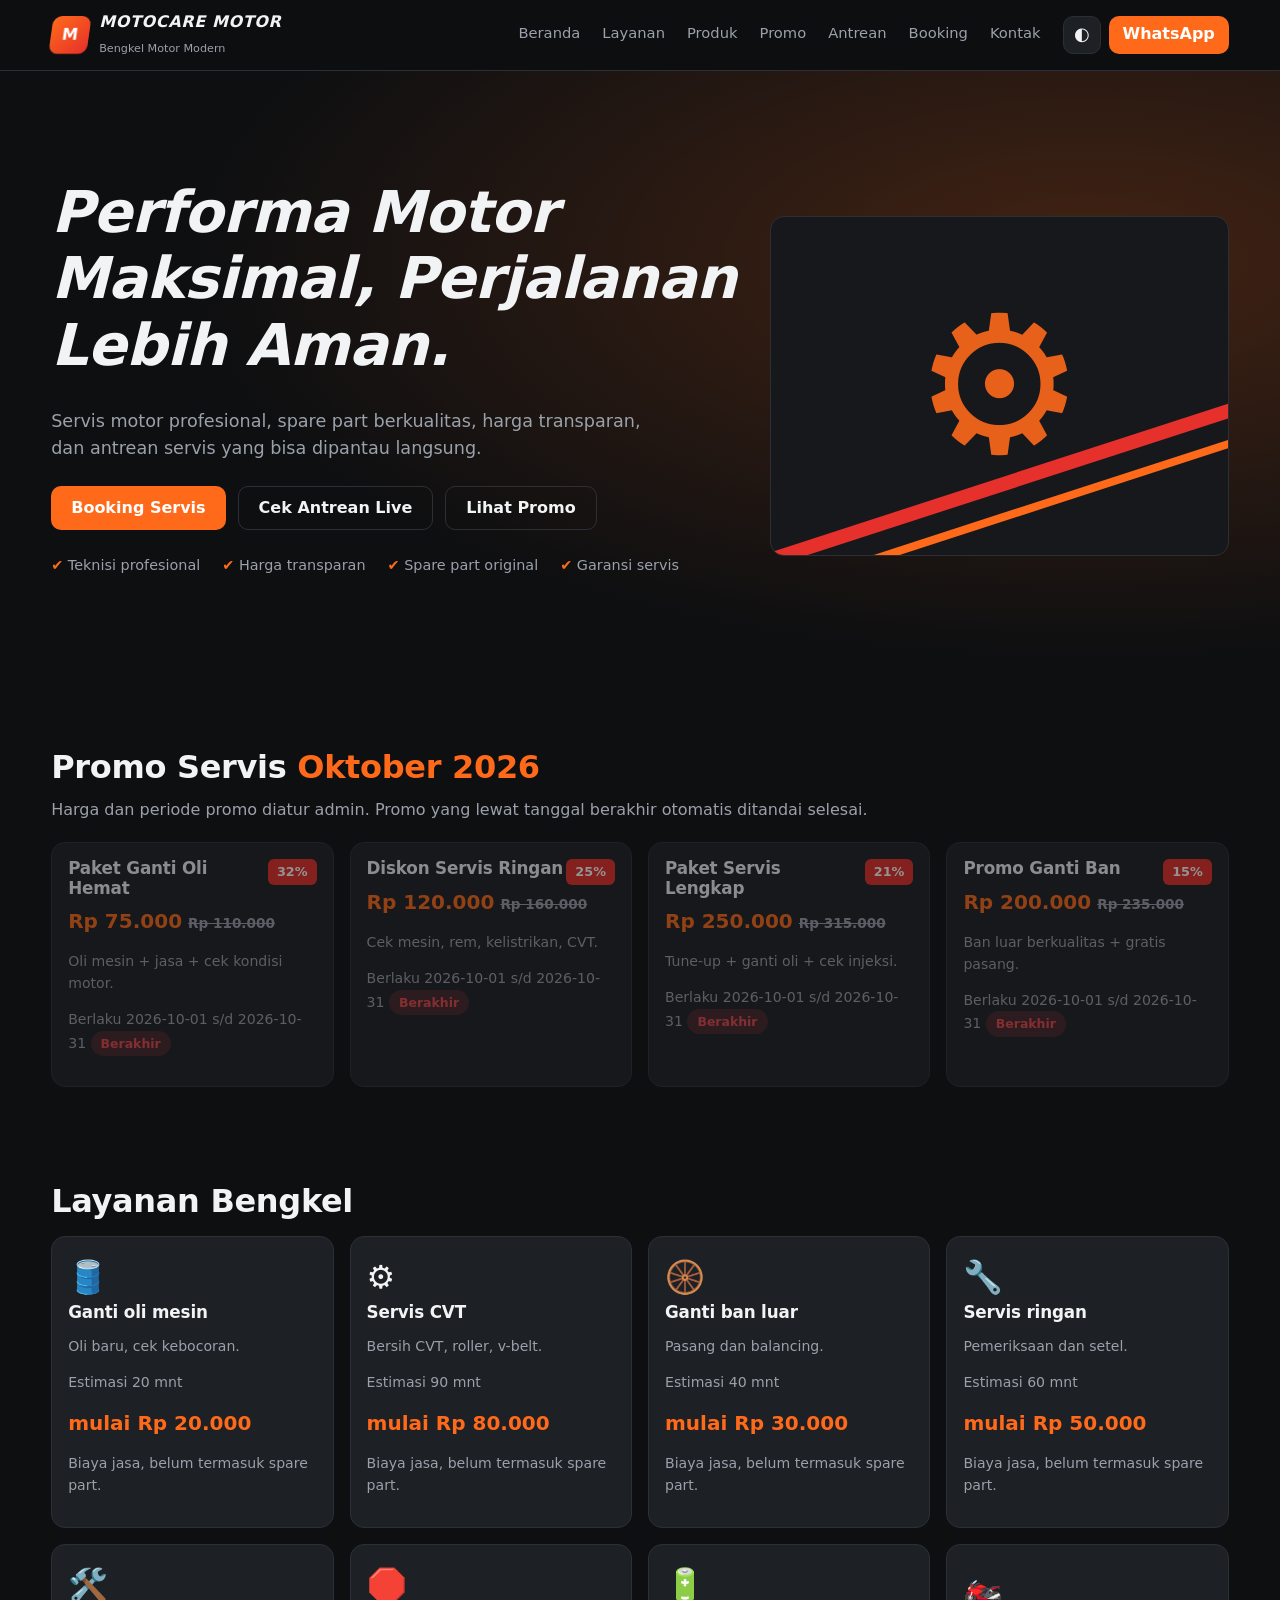
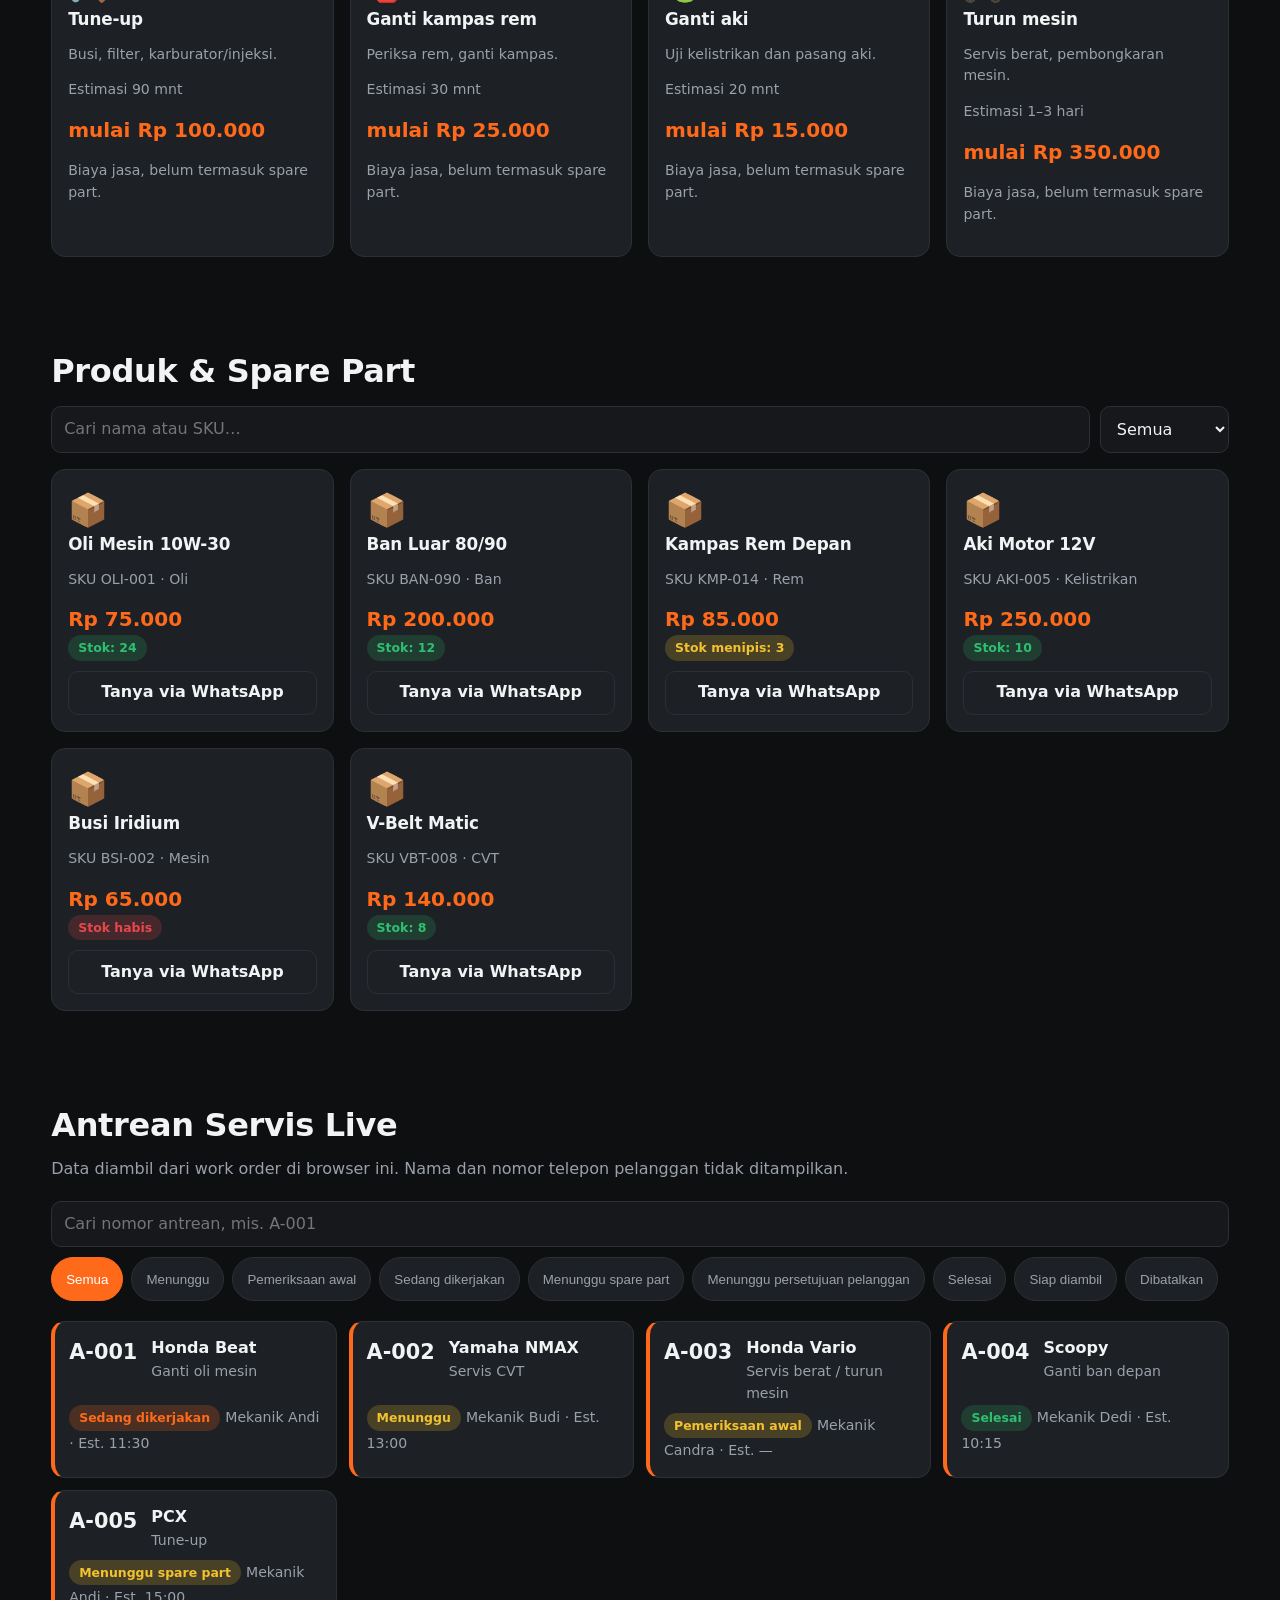
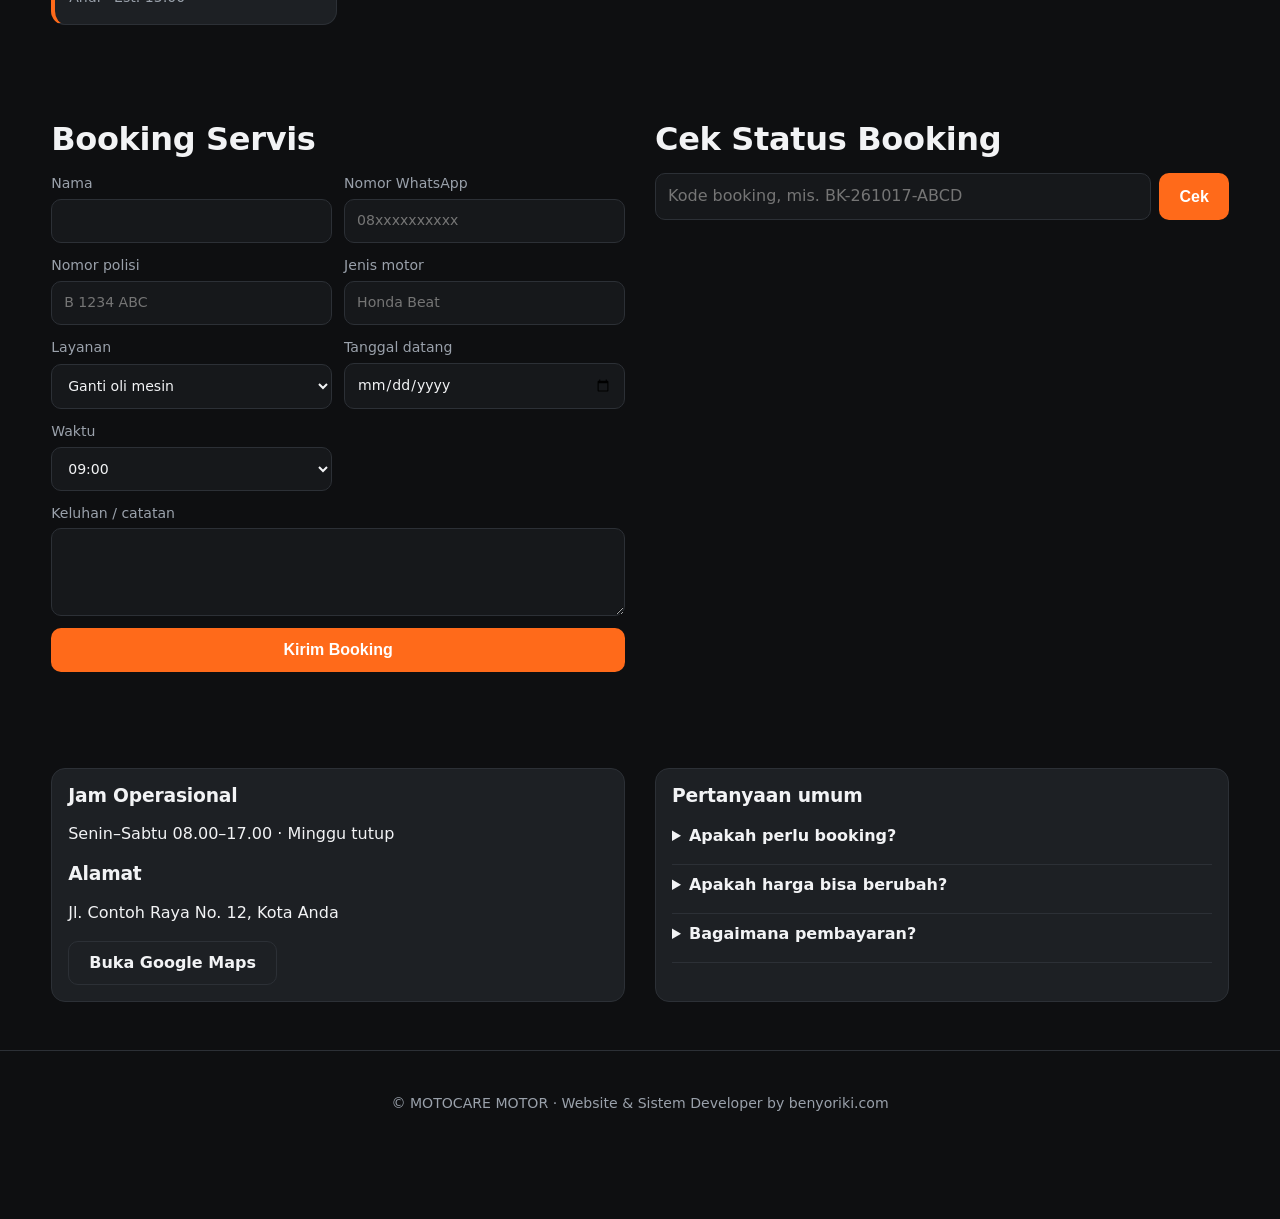
==== index.html @ 228a264e "Add files via upload" ====
<!DOCTYPE html>
<html lang="id">
<head>
<meta charset="UTF-8">
<meta name="viewport" content="width=device-width, initial-scale=1">
<title>MOTOCARE MOTOR — Bengkel Motor Modern</title>
<meta name="description" content="Servis motor profesional, spare part berkualitas, harga transparan, antrean servis live.">
<link rel="stylesheet" href="style.css">
</head>
<body>
<header class="top">
  <a class="logo" href="#beranda"><span class="mark">M</span><span><b data-s="name">MOTOCARE MOTOR</b><small>Bengkel Motor Modern</small></span></a>
  <nav id="nav">
    <a href="#beranda">Beranda</a><a href="#layanan">Layanan</a><a href="#produk">Produk</a><a href="#promo">Promo</a><a href="#antrean">Antrean</a><a href="#booking">Booking</a><a href="#kontak">Kontak</a>
  </nav>
  <div class="tools">
    <button id="themeBtn" class="icon" aria-label="Ganti tema">◐</button>
    <a id="waTop" class="btn sm" target="_blank" rel="noopener">WhatsApp</a>
  </div>
</header>

<main>
<section id="beranda" class="hero">
  <div class="hero-txt">
    <h1>Performa Motor Maksimal, Perjalanan Lebih Aman.</h1>
    <p>Servis motor profesional, spare part berkualitas, harga transparan, dan antrean servis yang bisa dipantau langsung.</p>
    <div class="cta">
      <a class="btn" href="#booking">Booking Servis</a>
      <a class="btn ghost" href="#antrean">Cek Antrean Live</a>
      <a class="btn ghost" href="#promo">Lihat Promo</a>
    </div>
    <ul class="trust"><li>Teknisi profesional</li><li>Harga transparan</li><li>Spare part original</li><li>Garansi servis</li></ul>
  </div>
  <div class="hero-art" aria-hidden="true"><div class="gear">⚙</div><div class="stripe"></div><div class="stripe s2"></div></div>
</section>

<section id="promo" class="sec">
  <h2>Promo Servis <span id="promoMonth">Oktober 2026</span></h2>
  <p class="sub">Harga dan periode promo diatur admin. Promo yang lewat tanggal berakhir otomatis ditandai selesai.</p>
  <div id="promoGrid" class="grid4"></div>
</section>

<section id="layanan" class="sec">
  <h2>Layanan Bengkel</h2>
  <div id="svcGrid" class="grid4"></div>
</section>

<section id="produk" class="sec">
  <h2>Produk & Spare Part</h2>
  <div class="bar"><input id="pSearch" type="search" placeholder="Cari nama atau SKU…" aria-label="Cari produk"><select id="pCat" aria-label="Kategori"></select></div>
  <div id="prodGrid" class="grid4"></div>
</section>

<section id="antrean" class="sec">
  <h2>Antrean Servis Live</h2>
  <p class="sub">Data diambil dari work order di browser ini. Nama dan nomor telepon pelanggan tidak ditampilkan.</p>
  <div class="bar"><input id="qSearch" type="search" placeholder="Cari nomor antrean, mis. A-001" aria-label="Cari antrean"><div id="qChips" class="chips"></div></div>
  <div id="qList" class="qlist"></div>
</section>

<section id="booking" class="sec two">
  <div>
    <h2>Booking Servis</h2>
    <form id="bkForm" novalidate>
      <label>Nama<input name="nama" required autocomplete="name"></label>
      <label>Nomor WhatsApp<input name="wa" required inputmode="tel" placeholder="08xxxxxxxxxx"></label>
      <label>Nomor polisi<input name="plat" required placeholder="B 1234 ABC"></label>
      <label>Jenis motor<input name="motor" required placeholder="Honda Beat"></label>
      <label>Layanan<select name="layanan" id="bkSvc" required></select></label>
      <label>Tanggal datang<input type="date" name="tgl" required></label>
      <label>Waktu<select name="jam" required><option>09:00</option><option>11:00</option><option>13:00</option><option>15:00</option></select></label>
      <label class="full">Keluhan / catatan<textarea name="catatan" rows="3"></textarea></label>
      <button class="btn full" type="submit">Kirim Booking</button>
    </form>
    <div id="bkResult" class="card" hidden></div>
  </div>
  <div>
    <h2>Cek Status Booking</h2>
    <form id="chkForm" class="inline"><input id="chkCode" placeholder="Kode booking, mis. BK-261017-ABCD" required><button class="btn">Cek</button></form>
    <div id="chkResult" class="card" hidden></div>
  </div>
</section>

<section id="kontak" class="sec two">
  <div class="card"><h3>Jam Operasional</h3><p data-s="hours"></p><h3>Alamat</h3><p data-s="address"></p><a id="mapBtn" class="btn ghost" target="_blank" rel="noopener">Buka Google Maps</a></div>
  <div class="card"><h3>Pertanyaan umum</h3>
    <details><summary>Apakah perlu booking?</summary><p>Tidak wajib, tetapi booking mempercepat pelayanan.</p></details>
    <details><summary>Apakah harga bisa berubah?</summary><p>Estimasi awal bisa berubah setelah pemeriksaan. Tambahan biaya selalu dimintakan persetujuan Anda.</p></details>
    <details><summary>Bagaimana pembayaran?</summary><p>Tunai, transfer, atau QRIS, dicatat oleh kasir.</p></details>
  </div>
</section>
</main>

<footer><p>© <span data-s="name"></span> · Website & Sistem Developer by benyoriki.com</p></footer>

<nav class="bottom" aria-label="Navigasi cepat">
  <a href="#beranda">Beranda</a><a href="#layanan">Layanan</a><a href="#produk">Produk</a><a href="#antrean">Antrean</a><a href="#booking">Booking</a>
</nav>
<div id="toast" role="status" aria-live="polite"></div>
<script src="script.js"></script>
</body>
</html>
---- style.css ----
:root{--bg:#0e0f11;--bg2:#16181b;--card:#1d2024;--line:#2c3036;--tx:#f2f3f5;--mut:#9aa1ab;--acc:#ff6a1a;--acc2:#e5302b;--ok:#2fbf71;--warn:#f2c230;--bad:#e5484d;--r:14px}
[data-theme=light]{--bg:#f4f4f2;--bg2:#fff;--card:#fff;--line:#dcdcd8;--tx:#16181b;--mut:#5d636c}
*{box-sizing:border-box}html{scroll-behavior:smooth;scroll-padding-top:72px}
body{margin:0;background:var(--bg);color:var(--tx);font:16px/1.55 "Segoe UI",system-ui,-apple-system,Roboto,sans-serif;overflow-x:hidden}
h1,h2,h3{font-family:"Arial Narrow","Segoe UI",system-ui,sans-serif;line-height:1.15;margin:0 0 .5em;letter-spacing:-.01em}
h1{font-size:clamp(2rem,5.5vw,3.6rem);font-style:italic;font-weight:800}
h2{font-size:clamp(1.4rem,3vw,2rem);font-weight:800}
h2 span{color:var(--acc)}
a{color:inherit;text-decoration:none}
.top{position:sticky;top:0;z-index:20;display:flex;align-items:center;gap:20px;padding:10px 4vw;background:color-mix(in srgb,var(--bg) 92%,transparent);backdrop-filter:blur(10px);border-bottom:1px solid var(--line)}
.logo{display:flex;gap:10px;align-items:center}.logo b{display:block;font-style:italic;letter-spacing:.04em}.logo small{color:var(--mut);font-size:.7rem}
.mark{width:38px;height:38px;border-radius:9px;background:linear-gradient(135deg,var(--acc),var(--acc2));display:grid;place-items:center;font-weight:900;color:#fff;transform:skewX(-8deg)}
#nav{display:flex;gap:18px;margin-left:auto}#nav a{color:var(--mut);font-size:.92rem;padding:6px 2px;border-bottom:2px solid transparent}#nav a:hover{color:var(--tx);border-color:var(--acc)}
.tools{display:flex;gap:8px;align-items:center}
.btn{display:inline-flex;justify-content:center;align-items:center;min-height:44px;padding:0 20px;border:0;border-radius:10px;background:var(--acc);color:#fff;font-weight:700;font-size:1rem;cursor:pointer}
.btn:hover{filter:brightness(1.1)}.btn.sm{min-height:38px;padding:0 14px}
.btn.ghost{background:transparent;border:1.5px solid var(--line);color:var(--tx)}.btn.ghost:hover{border-color:var(--acc)}
.icon{width:38px;height:38px;border-radius:10px;border:1px solid var(--line);background:var(--card);color:var(--tx);cursor:pointer;font-size:1.1rem}
:focus-visible{outline:2px solid var(--acc);outline-offset:2px}
.hero{display:grid;grid-template-columns:1.2fr .8fr;gap:30px;align-items:center;padding:64px 4vw;min-height:70vh;background:radial-gradient(900px 400px at 85% 30%,rgba(255,106,26,.22),transparent),var(--bg)}
.hero p{max-width:56ch;color:var(--mut);font-size:1.1rem}
.cta{display:flex;flex-wrap:wrap;gap:12px;margin:24px 0}
.trust{display:flex;flex-wrap:wrap;gap:10px 22px;list-style:none;padding:0;color:var(--mut);font-size:.9rem}.trust li:before{content:"✔ ";color:var(--acc)}
.hero-art{position:relative;height:340px;border-radius:var(--r);background:var(--bg2);border:1px solid var(--line);overflow:hidden;display:grid;place-items:center}
.gear{font-size:12rem;color:var(--acc);opacity:.9;animation:spin 40s linear infinite}
.stripe{position:absolute;left:-10%;width:130%;height:14px;background:var(--acc2);transform:rotate(-18deg);bottom:70px}.stripe.s2{bottom:40px;background:var(--acc);height:8px}
@keyframes spin{to{transform:rotate(360deg)}}@media(prefers-reduced-motion:reduce){.gear{animation:none}}
.sec{padding:48px 4vw}.sec.two{display:grid;grid-template-columns:1fr 1fr;gap:30px}
.sub{color:var(--mut);margin:-.2em 0 1.2em}
.grid4{display:grid;grid-template-columns:repeat(auto-fill,minmax(230px,1fr));gap:16px}
.card,.item{background:var(--card);border:1px solid var(--line);border-radius:var(--r);padding:16px}
.item h3{font-size:1.05rem}.item .ico{font-size:2rem}
.price{color:var(--acc);font-weight:800;font-size:1.25rem}.old{color:var(--mut);text-decoration:line-through;font-size:.85rem;margin-left:6px}
.disc{float:right;background:var(--acc2);color:#fff;font-weight:800;font-size:.8rem;padding:3px 9px;border-radius:6px}
.muted{color:var(--mut);font-size:.88rem}
.badge{display:inline-block;padding:3px 10px;border-radius:999px;font-size:.78rem;font-weight:700;background:var(--line);color:var(--tx)}
.b-ok{background:rgba(47,191,113,.18);color:var(--ok)}.b-warn{background:rgba(242,194,48,.2);color:var(--warn)}.b-bad{background:rgba(229,72,77,.2);color:var(--bad)}.b-acc{background:rgba(255,106,26,.2);color:var(--acc)}
.item .btn{width:100%;margin-top:10px}.expired{opacity:.55}
.bar{display:flex;flex-wrap:wrap;gap:10px;margin-bottom:16px}
input,select,textarea{width:100%;min-height:44px;padding:10px 12px;border-radius:10px;border:1px solid var(--line);background:var(--bg2);color:var(--tx);font:inherit}
.bar input{flex:1 1 220px;width:auto}.bar select{width:auto}
.chips{display:flex;gap:8px;overflow-x:auto;padding-bottom:4px}
.chip{white-space:nowrap;min-height:44px;padding:0 14px;border-radius:999px;border:1px solid var(--line);background:var(--card);color:var(--mut);cursor:pointer}
.chip.on{background:var(--acc);border-color:var(--acc);color:#fff}
.qlist{display:grid;grid-template-columns:repeat(auto-fill,minmax(280px,1fr));gap:12px}
.q{display:grid;grid-template-columns:auto 1fr;gap:4px 14px;background:var(--card);border:1px solid var(--line);border-left:4px solid var(--acc);border-radius:var(--r);padding:14px}
.q .no{font-size:1.3rem;font-weight:800;grid-row:span 2}.q .st{grid-column:1/-1}
.empty{grid-column:1/-1;text-align:center;padding:30px;border:1px dashed var(--line);border-radius:var(--r);color:var(--mut)}
form:not(.inline){display:grid;grid-template-columns:1fr 1fr;gap:12px}
label{display:grid;gap:4px;font-size:.88rem;color:var(--mut)}.full{grid-column:1/-1}
input.err,select.err{border-color:var(--bad)}
form.inline{display:flex;gap:8px;margin-bottom:12px}
#bkResult,#chkResult{margin-top:14px}
details{border-bottom:1px solid var(--line);padding:8px 0}summary{cursor:pointer;font-weight:600;min-height:32px}
footer{text-align:center;padding:28px 4vw 90px;border-top:1px solid var(--line);color:var(--mut);font-size:.88rem}
.bottom{display:none}
#toast{position:fixed;left:50%;bottom:84px;transform:translateX(-50%);background:var(--card);border:1px solid var(--acc);padding:10px 18px;border-radius:10px;opacity:0;pointer-events:none;transition:opacity .2s;z-index:50;max-width:90vw}
#toast.show{opacity:1}
@media(max-width:860px){
 #nav{display:none}.tools{margin-left:auto}.top{padding:8px 16px}
 .hero{grid-template-columns:1fr;padding:32px 16px;min-height:0}.hero-art{height:170px}.gear{font-size:6rem}
 .sec{padding:32px 16px}.sec.two{grid-template-columns:1fr}
 .cta .btn{flex:1 1 100%}
 .grid4{grid-template-columns:1fr 1fr;gap:10px}.item{padding:12px}
 form:not(.inline){grid-template-columns:1fr}
 .bottom{display:grid;grid-template-columns:repeat(5,1fr);position:fixed;bottom:0;left:0;right:0;z-index:30;background:var(--bg2);border-top:1px solid var(--line);padding-bottom:env(safe-area-inset-bottom)}
 .bottom a{text-align:center;padding:14px 2px;font-size:.74rem;color:var(--mut)}
}
@media(max-width:420px){.grid4{grid-template-columns:1fr}}
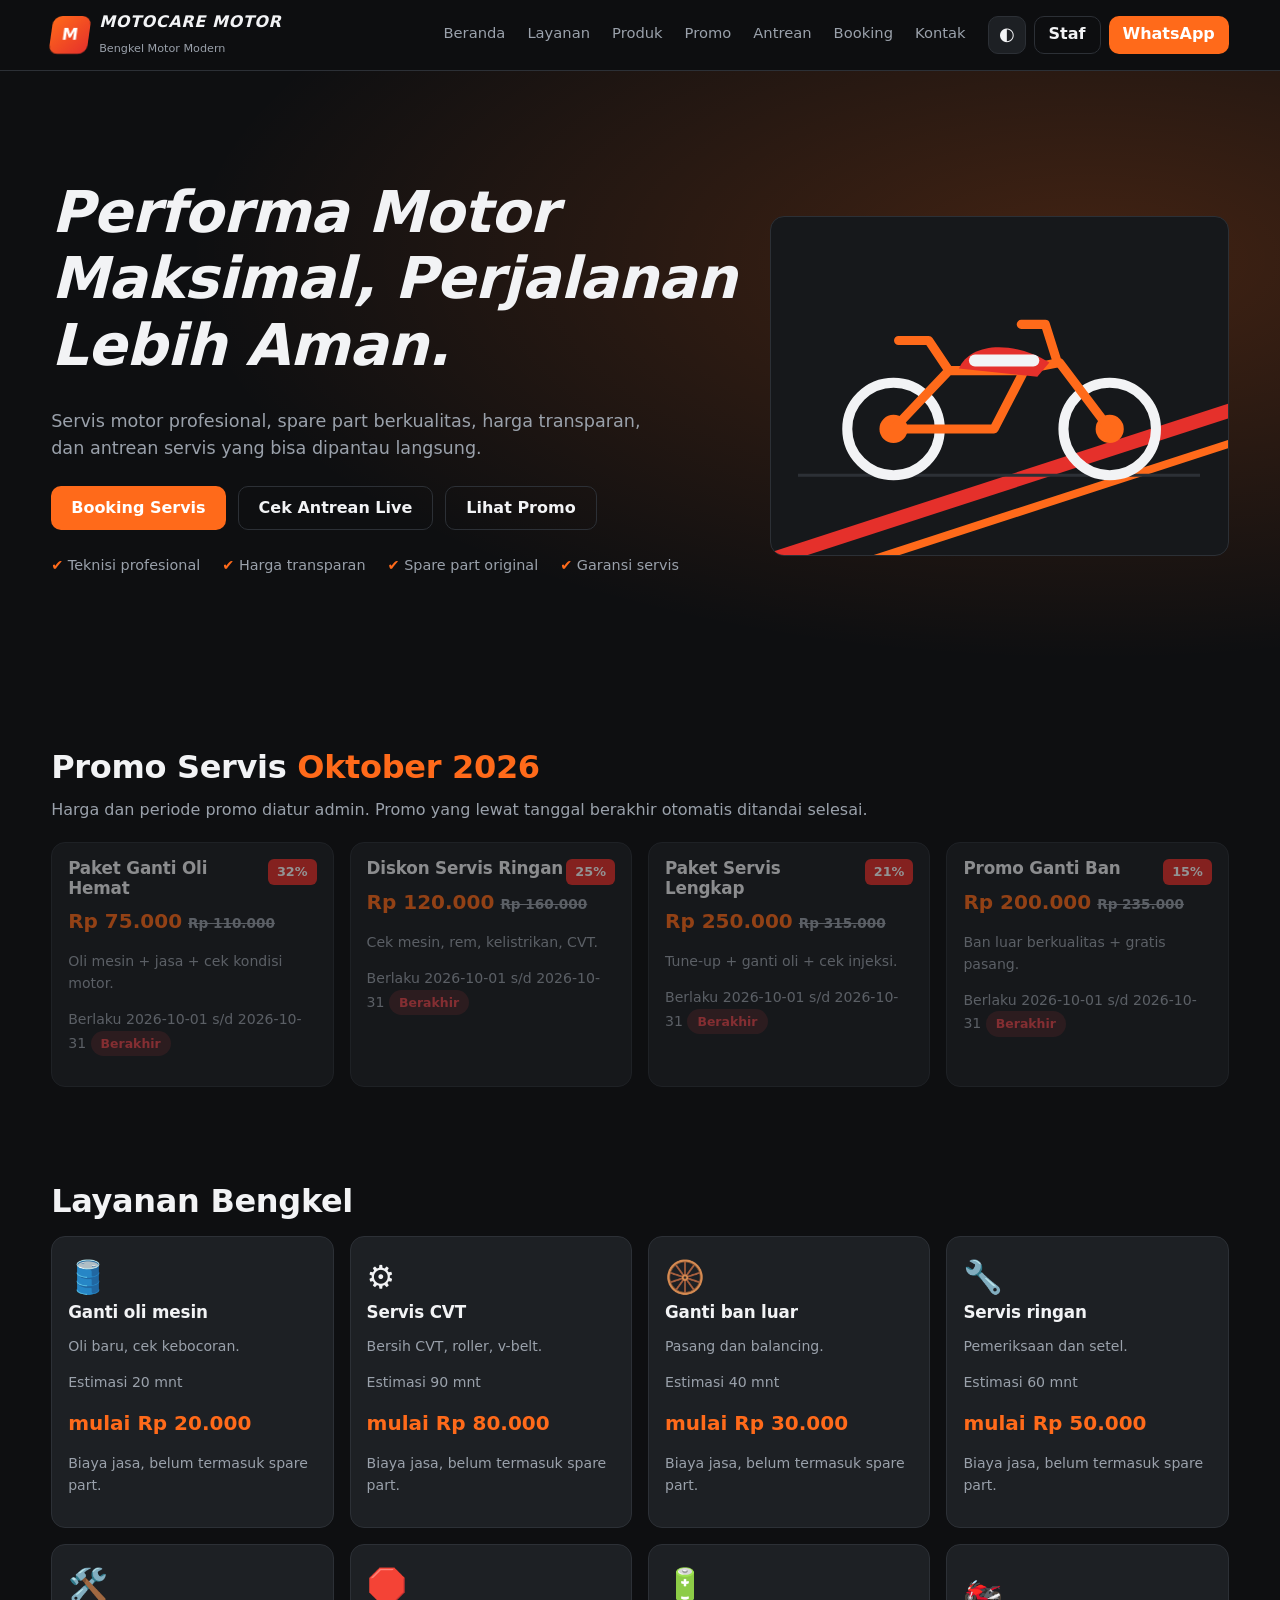
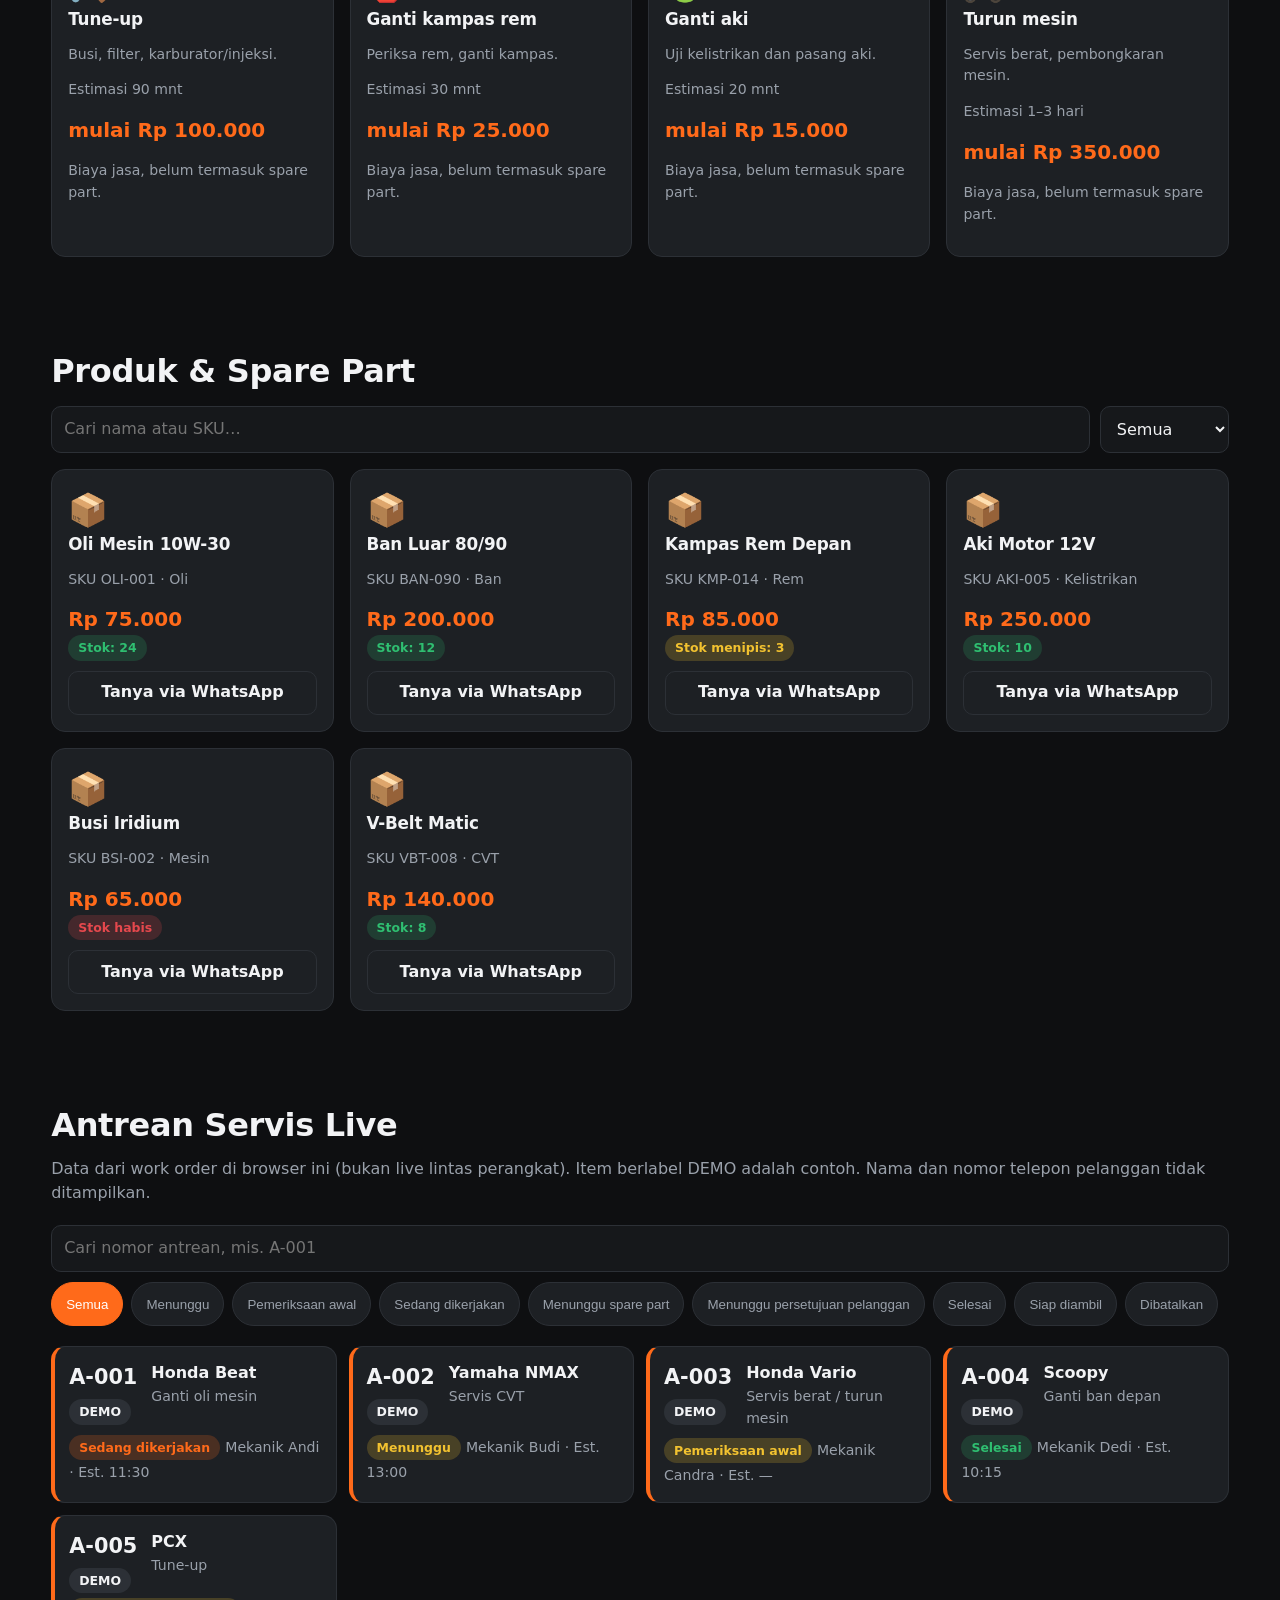
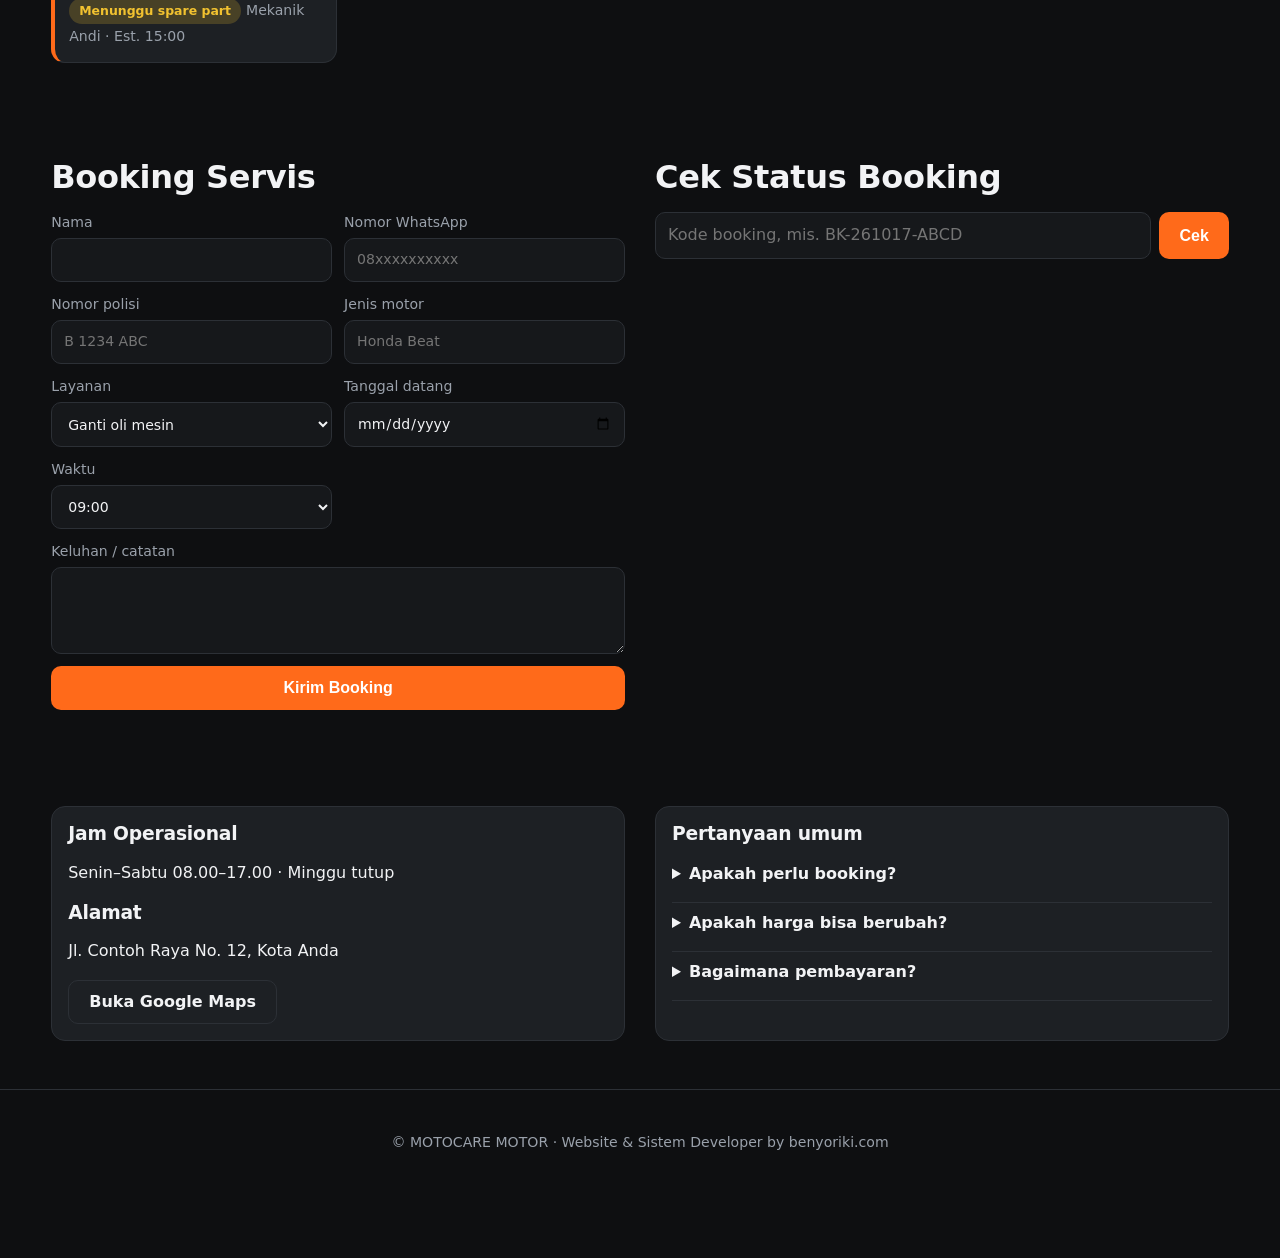
==== commit 806aad67: "Add files via upload" ====
--- a/index.html
+++ b/index.html
@@ -3,6 +3,10 @@
 <head>
 <meta charset="UTF-8">
 <meta name="viewport" content="width=device-width, initial-scale=1">
+<link rel="icon" href="data:image/svg+xml,%3Csvg xmlns='http://www.w3.org/2000/svg' viewBox='0 0 64 64'%3E%3Crect width='64' height='64' rx='14' fill='%230e0f11'/%3E%3Cpath d='M12 48 28 14h9L26 48zm18 0 11-24h8L38 48z' fill='%23ff6a1a'/%3E%3C/svg%3E">
+<meta name="theme-color" content="#0e0f11">
+<meta property="og:type" content="website"><meta property="og:title" content="MOTOCARE MOTOR — Bengkel Motor Modern"><meta property="og:description" content="Servis motor profesional, spare part berkualitas, harga transparan, antrean servis live.">
+<meta name="twitter:card" content="summary">
 <title>MOTOCARE MOTOR — Bengkel Motor Modern</title>
 <meta name="description" content="Servis motor profesional, spare part berkualitas, harga transparan, antrean servis live.">
 <link rel="stylesheet" href="style.css">
@@ -15,7 +19,7 @@
   </nav>
   <div class="tools">
     <button id="themeBtn" class="icon" aria-label="Ganti tema">◐</button>
-    <a id="waTop" class="btn sm" target="_blank" rel="noopener">WhatsApp</a>
+    <a class="btn ghost sm" href="admin.html">Staf</a><a id="waTop" class="btn sm" target="_blank" rel="noopener">WhatsApp</a>
   </div>
 </header>
 
@@ -31,7 +35,7 @@
     </div>
     <ul class="trust"><li>Teknisi profesional</li><li>Harga transparan</li><li>Spare part original</li><li>Garansi servis</li></ul>
   </div>
-  <div class="hero-art" aria-hidden="true"><div class="gear">⚙</div><div class="stripe"></div><div class="stripe s2"></div></div>
+  <div class="hero-art" aria-hidden="true"><svg viewBox="0 0 400 250" class="bike"><path d="M0 214h400" stroke="#2c3036" stroke-width="3"/><circle cx="95" cy="168" r="46" fill="none" stroke="currentColor" stroke-width="10"/><circle cx="95" cy="168" r="14" fill="#ff6a1a"/><circle cx="310" cy="168" r="46" fill="none" stroke="currentColor" stroke-width="10"/><circle cx="310" cy="168" r="14" fill="#ff6a1a"/><path d="M95 168 150 110h70l40-8 50 66M150 110l-20-30h-30M225 110l-30 58h-100M258 102l-12-38h-24" fill="none" stroke="#ff6a1a" stroke-width="9" stroke-linecap="round" stroke-linejoin="round"/><path d="M160 108c10-24 50-30 90-6l-12 14z" fill="#e5302b"/><rect x="170" y="94" width="70" height="12" rx="6" fill="currentColor"/></svg><div class="stripe"></div><div class="stripe s2"></div></div>
 </section>
 
 <section id="promo" class="sec">
@@ -53,7 +57,7 @@
 
 <section id="antrean" class="sec">
   <h2>Antrean Servis Live</h2>
-  <p class="sub">Data diambil dari work order di browser ini. Nama dan nomor telepon pelanggan tidak ditampilkan.</p>
+  <p class="sub">Data dari work order di browser ini (bukan live lintas perangkat). Item berlabel DEMO adalah contoh. Nama dan nomor telepon pelanggan tidak ditampilkan.</p>
   <div class="bar"><input id="qSearch" type="search" placeholder="Cari nomor antrean, mis. A-001" aria-label="Cari antrean"><div id="qChips" class="chips"></div></div>
   <div id="qList" class="qlist"></div>
 </section>
@@ -97,6 +101,7 @@
   <a href="#beranda">Beranda</a><a href="#layanan">Layanan</a><a href="#produk">Produk</a><a href="#antrean">Antrean</a><a href="#booking">Booking</a>
 </nav>
 <div id="toast" role="status" aria-live="polite"></div>
+<script src="core.js"></script>
 <script src="script.js"></script>
 </body>
 </html>
--- a/style.css
+++ b/style.css
@@ -67,3 +67,17 @@
  .bottom a{text-align:center;padding:14px 2px;font-size:.74rem;color:var(--mut)}
 }
 @media(max-width:420px){.grid4{grid-template-columns:1fr}}
+.bike{width:88%;color:var(--tx);position:relative;z-index:1}
+.app{padding:24px 4vw 90px;max-width:1200px;margin:0 auto}.app h1{font-size:1.8rem;font-style:normal}
+.warn{background:rgba(242,194,48,.12);border:1px solid var(--warn);color:var(--warn);border-radius:10px;padding:10px 14px;margin-bottom:16px;font-size:.9rem}
+.rows{display:grid;gap:10px}.row{background:var(--card);border:1px solid var(--line);border-radius:var(--r);padding:14px;display:grid;gap:8px}
+.row .acts{display:flex;flex-wrap:wrap;gap:8px}.row .btn{min-height:40px;padding:0 14px;font-size:.9rem}
+.btn.red{background:var(--acc2)}.btn.green{background:var(--ok);color:#0b1f13}
+.hist{font-size:.85rem;color:var(--mut);margin:0;padding-left:18px}
+.kgrid{display:grid;grid-template-columns:1.3fr 1fr;gap:20px}
+.line{display:grid;grid-template-columns:1fr 70px 100px 40px;gap:8px;align-items:center;padding:8px 0;border-bottom:1px solid var(--line)}
+.tot{font-size:1.4rem;font-weight:800;color:var(--acc)}
+.apptabs{display:flex;gap:8px;margin-bottom:16px;overflow-x:auto}
+#receipt{display:none}
+@media(max-width:860px){.kgrid{grid-template-columns:1fr}.line{grid-template-columns:1fr 60px 90px 36px}}
+@media print{body>*:not(#receipt){display:none!important}#receipt{display:block;color:#000;background:#fff;font:12px monospace;width:76mm;padding:4mm}#receipt hr{border:0;border-top:1px dashed #000}.rc{display:flex;justify-content:space-between}}
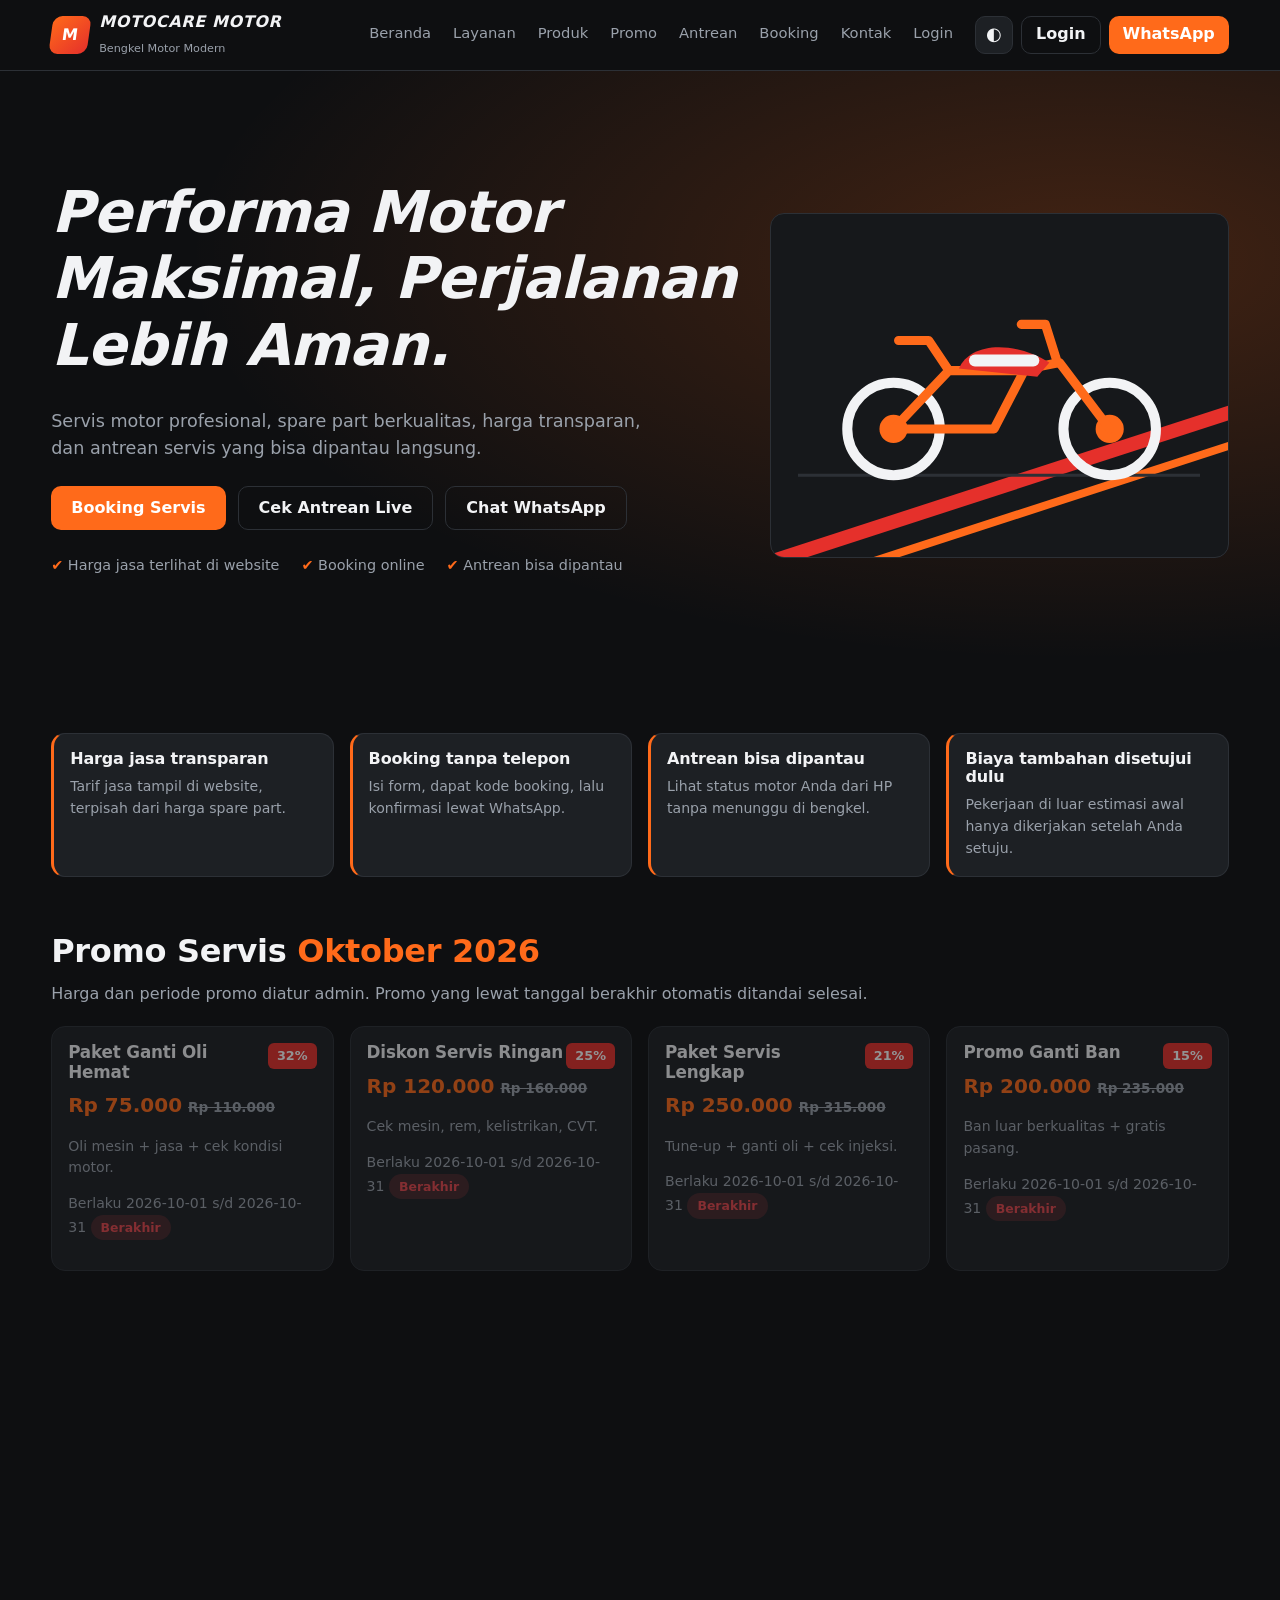
==== commit 94de6ce6: "Add files via upload" ====
--- a/index.html
+++ b/index.html
@@ -12,14 +12,15 @@
 <link rel="stylesheet" href="style.css">
 </head>
 <body>
+<div id="splash" role="presentation"><div class="mark big">M</div><b>MOTOCARE MOTOR</b><span>Memuat…</span><div class="sp-bar"><i></i></div></div>
 <header class="top">
   <a class="logo" href="#beranda"><span class="mark">M</span><span><b data-s="name">MOTOCARE MOTOR</b><small>Bengkel Motor Modern</small></span></a>
   <nav id="nav">
-    <a href="#beranda">Beranda</a><a href="#layanan">Layanan</a><a href="#produk">Produk</a><a href="#promo">Promo</a><a href="#antrean">Antrean</a><a href="#booking">Booking</a><a href="#kontak">Kontak</a>
+    <a href="#beranda">Beranda</a><a href="#layanan">Layanan</a><a href="#produk">Produk</a><a href="#promo">Promo</a><a href="#antrean">Antrean</a><a href="#booking">Booking</a><a href="#kontak">Kontak</a><a href="login.html">Login</a>
   </nav>
   <div class="tools">
     <button id="themeBtn" class="icon" aria-label="Ganti tema">◐</button>
-    <a class="btn ghost sm" href="admin.html">Staf</a><a id="waTop" class="btn sm" target="_blank" rel="noopener">WhatsApp</a>
+    <a class="btn ghost sm lg" href="login.html">Login</a><a id="waTop" class="btn sm" target="_blank" rel="noopener">WhatsApp</a><button id="menuBtn" class="icon burger" aria-label="Buka menu" aria-controls="nav" aria-expanded="false"><svg width="20" height="20" viewBox="0 0 24 24" fill="none" stroke="currentColor" stroke-width="2.4" stroke-linecap="round" aria-hidden="true"><path d="M4 7h16M4 12h16M4 17h16"/></svg></button>
   </div>
 </header>
 
@@ -31,13 +32,18 @@
     <div class="cta">
       <a class="btn" href="#booking">Booking Servis</a>
       <a class="btn ghost" href="#antrean">Cek Antrean Live</a>
-      <a class="btn ghost" href="#promo">Lihat Promo</a>
+      <a id="waHero" class="btn ghost" target="_blank" rel="noopener">Chat WhatsApp</a>
     </div>
-    <ul class="trust"><li>Teknisi profesional</li><li>Harga transparan</li><li>Spare part original</li><li>Garansi servis</li></ul>
+    <ul class="trust"><li>Harga jasa terlihat di website</li><li>Booking online</li><li>Antrean bisa dipantau</li></ul>
   </div>
-  <div class="hero-art" aria-hidden="true"><svg viewBox="0 0 400 250" class="bike"><path d="M0 214h400" stroke="#2c3036" stroke-width="3"/><circle cx="95" cy="168" r="46" fill="none" stroke="currentColor" stroke-width="10"/><circle cx="95" cy="168" r="14" fill="#ff6a1a"/><circle cx="310" cy="168" r="46" fill="none" stroke="currentColor" stroke-width="10"/><circle cx="310" cy="168" r="14" fill="#ff6a1a"/><path d="M95 168 150 110h70l40-8 50 66M150 110l-20-30h-30M225 110l-30 58h-100M258 102l-12-38h-24" fill="none" stroke="#ff6a1a" stroke-width="9" stroke-linecap="round" stroke-linejoin="round"/><path d="M160 108c10-24 50-30 90-6l-12 14z" fill="#e5302b"/><rect x="170" y="94" width="70" height="12" rx="6" fill="currentColor"/></svg><div class="stripe"></div><div class="stripe s2"></div></div>
+  <div class="hero-art"><img class="photo" src="hero.webp" width="800" height="600" alt="Mekanik sedang mengerjakan motor di bengkel" fetchpriority="high" decoding="async" onerror="this.remove()"><svg viewBox="0 0 400 250" class="bike" aria-hidden="true"><path d="M0 214h400" stroke="#2c3036" stroke-width="3"/><circle cx="95" cy="168" r="46" fill="none" stroke="currentColor" stroke-width="10"/><circle cx="95" cy="168" r="14" fill="#ff6a1a"/><circle cx="310" cy="168" r="46" fill="none" stroke="currentColor" stroke-width="10"/><circle cx="310" cy="168" r="14" fill="#ff6a1a"/><path d="M95 168 150 110h70l40-8 50 66M150 110l-20-30h-30M225 110l-30 58h-100M258 102l-12-38h-24" fill="none" stroke="#ff6a1a" stroke-width="9" stroke-linecap="round" stroke-linejoin="round"/><path d="M160 108c10-24 50-30 90-6l-12 14z" fill="#e5302b"/><rect x="170" y="94" width="70" height="12" rx="6" fill="currentColor"/></svg><div class="stripe"></div><div class="stripe s2"></div></div>
 </section>
 
+<section class="sec why"><div class="grid4">
+<div class="card"><h3>Harga jasa transparan</h3><p class="muted">Tarif jasa tampil di website, terpisah dari harga spare part.</p></div>
+<div class="card"><h3>Booking tanpa telepon</h3><p class="muted">Isi form, dapat kode booking, lalu konfirmasi lewat WhatsApp.</p></div>
+<div class="card"><h3>Antrean bisa dipantau</h3><p class="muted">Lihat status motor Anda dari HP tanpa menunggu di bengkel.</p></div>
+<div class="card"><h3>Biaya tambahan disetujui dulu</h3><p class="muted">Pekerjaan di luar estimasi awal hanya dikerjakan setelah Anda setuju.</p></div></div></section>
 <section id="promo" class="sec">
   <h2>Promo Servis <span id="promoMonth">Oktober 2026</span></h2>
   <p class="sub">Harga dan periode promo diatur admin. Promo yang lewat tanggal berakhir otomatis ditandai selesai.</p>
@@ -52,6 +58,7 @@
 <section id="produk" class="sec">
   <h2>Produk & Spare Part</h2>
   <div class="bar"><input id="pSearch" type="search" placeholder="Cari nama atau SKU…" aria-label="Cari produk"><select id="pCat" aria-label="Kategori"></select></div>
+  <div id="pChips" class="chips pm"></div><p id="pHint" class="muted pm">Pilih kategori, atau ketuk “Semua Produk” untuk melihat seluruh daftar.</p>
   <div id="prodGrid" class="grid4"></div>
 </section>
 
@@ -62,6 +69,7 @@
   <div id="qList" class="qlist"></div>
 </section>
 
+<section class="sec"><h2>Cara Kerja Booking</h2><ol class="steps"><li><b>Booking</b><span>Isi form di bawah atau datang langsung.</span></li><li><b>Konfirmasi</b><span>Admin menghubungi Anda lewat WhatsApp.</span></li><li><b>Pemeriksaan</b><span>Motor diperiksa dan estimasi biaya disampaikan.</span></li><li><b>Pantau &amp; bayar</b><span>Lihat status di antrean, bayar di kasir.</span></li></ol></section>
 <section id="booking" class="sec two">
   <div>
     <h2>Booking Servis</h2>
@@ -97,9 +105,6 @@
 
 <footer><p>© <span data-s="name"></span> · Website & Sistem Developer by benyoriki.com</p></footer>
 
-<nav class="bottom" aria-label="Navigasi cepat">
-  <a href="#beranda">Beranda</a><a href="#layanan">Layanan</a><a href="#produk">Produk</a><a href="#antrean">Antrean</a><a href="#booking">Booking</a>
-</nav>
 <div id="toast" role="status" aria-live="polite"></div>
 <script src="core.js"></script>
 <script src="script.js"></script>
--- a/style.css
+++ b/style.css
@@ -1,4 +1,4 @@
-:root{--bg:#0e0f11;--bg2:#16181b;--card:#1d2024;--line:#2c3036;--tx:#f2f3f5;--mut:#9aa1ab;--acc:#ff6a1a;--acc2:#e5302b;--ok:#2fbf71;--warn:#f2c230;--bad:#e5484d;--r:14px}
+:root{--pad:max(4vw,calc((100vw - 1200px)/2));--bg:#0e0f11;--bg2:#16181b;--card:#1d2024;--line:#2c3036;--tx:#f2f3f5;--mut:#9aa1ab;--acc:#ff6a1a;--acc2:#e5302b;--ok:#2fbf71;--warn:#f2c230;--bad:#e5484d;--r:14px}
 [data-theme=light]{--bg:#f4f4f2;--bg2:#fff;--card:#fff;--line:#dcdcd8;--tx:#16181b;--mut:#5d636c}
 *{box-sizing:border-box}html{scroll-behavior:smooth;scroll-padding-top:72px}
 body{margin:0;background:var(--bg);color:var(--tx);font:16px/1.55 "Segoe UI",system-ui,-apple-system,Roboto,sans-serif;overflow-x:hidden}
@@ -7,7 +7,7 @@
 h2{font-size:clamp(1.4rem,3vw,2rem);font-weight:800}
 h2 span{color:var(--acc)}
 a{color:inherit;text-decoration:none}
-.top{position:sticky;top:0;z-index:20;display:flex;align-items:center;gap:20px;padding:10px 4vw;background:color-mix(in srgb,var(--bg) 92%,transparent);backdrop-filter:blur(10px);border-bottom:1px solid var(--line)}
+.top{position:sticky;top:0;z-index:20;display:flex;align-items:center;gap:20px;padding:10px var(--pad);background:var(--bg);border-bottom:1px solid var(--line)}
 .logo{display:flex;gap:10px;align-items:center}.logo b{display:block;font-style:italic;letter-spacing:.04em}.logo small{color:var(--mut);font-size:.7rem}
 .mark{width:38px;height:38px;border-radius:9px;background:linear-gradient(135deg,var(--acc),var(--acc2));display:grid;place-items:center;font-weight:900;color:#fff;transform:skewX(-8deg)}
 #nav{display:flex;gap:18px;margin-left:auto}#nav a{color:var(--mut);font-size:.92rem;padding:6px 2px;border-bottom:2px solid transparent}#nav a:hover{color:var(--tx);border-color:var(--acc)}
@@ -17,15 +17,14 @@
 .btn.ghost{background:transparent;border:1.5px solid var(--line);color:var(--tx)}.btn.ghost:hover{border-color:var(--acc)}
 .icon{width:38px;height:38px;border-radius:10px;border:1px solid var(--line);background:var(--card);color:var(--tx);cursor:pointer;font-size:1.1rem}
 :focus-visible{outline:2px solid var(--acc);outline-offset:2px}
-.hero{display:grid;grid-template-columns:1.2fr .8fr;gap:30px;align-items:center;padding:64px 4vw;min-height:70vh;background:radial-gradient(900px 400px at 85% 30%,rgba(255,106,26,.22),transparent),var(--bg)}
+.hero{display:grid;grid-template-columns:1.2fr .8fr;gap:30px;align-items:center;padding:64px var(--pad);min-height:70vh;background:radial-gradient(900px 400px at 85% 30%,rgba(255,106,26,.22),transparent),var(--bg)}
 .hero p{max-width:56ch;color:var(--mut);font-size:1.1rem}
 .cta{display:flex;flex-wrap:wrap;gap:12px;margin:24px 0}
 .trust{display:flex;flex-wrap:wrap;gap:10px 22px;list-style:none;padding:0;color:var(--mut);font-size:.9rem}.trust li:before{content:"✔ ";color:var(--acc)}
 .hero-art{position:relative;height:340px;border-radius:var(--r);background:var(--bg2);border:1px solid var(--line);overflow:hidden;display:grid;place-items:center}
-.gear{font-size:12rem;color:var(--acc);opacity:.9;animation:spin 40s linear infinite}
+
 .stripe{position:absolute;left:-10%;width:130%;height:14px;background:var(--acc2);transform:rotate(-18deg);bottom:70px}.stripe.s2{bottom:40px;background:var(--acc);height:8px}
-@keyframes spin{to{transform:rotate(360deg)}}@media(prefers-reduced-motion:reduce){.gear{animation:none}}
-.sec{padding:48px 4vw}.sec.two{display:grid;grid-template-columns:1fr 1fr;gap:30px}
+.sec{padding:48px var(--pad)}.sec.two{display:grid;grid-template-columns:1fr 1fr;gap:30px}
 .sub{color:var(--mut);margin:-.2em 0 1.2em}
 .grid4{display:grid;grid-template-columns:repeat(auto-fill,minmax(230px,1fr));gap:16px}
 .card,.item{background:var(--card);border:1px solid var(--line);border-radius:var(--r);padding:16px}
@@ -52,23 +51,20 @@
 form.inline{display:flex;gap:8px;margin-bottom:12px}
 #bkResult,#chkResult{margin-top:14px}
 details{border-bottom:1px solid var(--line);padding:8px 0}summary{cursor:pointer;font-weight:600;min-height:32px}
-footer{text-align:center;padding:28px 4vw 90px;border-top:1px solid var(--line);color:var(--mut);font-size:.88rem}
-.bottom{display:none}
-#toast{position:fixed;left:50%;bottom:84px;transform:translateX(-50%);background:var(--card);border:1px solid var(--acc);padding:10px 18px;border-radius:10px;opacity:0;pointer-events:none;transition:opacity .2s;z-index:50;max-width:90vw}
+footer{text-align:center;padding:28px var(--pad);border-top:1px solid var(--line);color:var(--mut);font-size:.88rem}
+#toast{position:fixed;left:50%;bottom:24px;transform:translateX(-50%);background:var(--card);border:1px solid var(--acc);padding:10px 18px;border-radius:10px;opacity:0;pointer-events:none;transition:opacity .2s;z-index:50;max-width:90vw}
 #toast.show{opacity:1}
 @media(max-width:860px){
  #nav{display:none}.tools{margin-left:auto}.top{padding:8px 16px}
- .hero{grid-template-columns:1fr;padding:32px 16px;min-height:0}.hero-art{height:170px}.gear{font-size:6rem}
+ .hero{grid-template-columns:1fr;padding:32px 16px;min-height:0}.hero-art{height:170px}
  .sec{padding:32px 16px}.sec.two{grid-template-columns:1fr}
  .cta .btn{flex:1 1 100%}
  .grid4{grid-template-columns:1fr 1fr;gap:10px}.item{padding:12px}
  form:not(.inline){grid-template-columns:1fr}
- .bottom{display:grid;grid-template-columns:repeat(5,1fr);position:fixed;bottom:0;left:0;right:0;z-index:30;background:var(--bg2);border-top:1px solid var(--line);padding-bottom:env(safe-area-inset-bottom)}
- .bottom a{text-align:center;padding:14px 2px;font-size:.74rem;color:var(--mut)}
 }
 @media(max-width:420px){.grid4{grid-template-columns:1fr}}
 .bike{width:88%;color:var(--tx);position:relative;z-index:1}
-.app{padding:24px 4vw 90px;max-width:1200px;margin:0 auto}.app h1{font-size:1.8rem;font-style:normal}
+.app{padding:24px 4vw 48px;max-width:1200px;margin:0 auto}.app h1{font-size:1.8rem;font-style:normal}
 .warn{background:rgba(242,194,48,.12);border:1px solid var(--warn);color:var(--warn);border-radius:10px;padding:10px 14px;margin-bottom:16px;font-size:.9rem}
 .rows{display:grid;gap:10px}.row{background:var(--card);border:1px solid var(--line);border-radius:var(--r);padding:14px;display:grid;gap:8px}
 .row .acts{display:flex;flex-wrap:wrap;gap:8px}.row .btn{min-height:40px;padding:0 14px;font-size:.9rem}
@@ -81,3 +77,41 @@
 #receipt{display:none}
 @media(max-width:860px){.kgrid{grid-template-columns:1fr}.line{grid-template-columns:1fr 60px 90px 36px}}
 @media print{body>*:not(#receipt){display:none!important}#receipt{display:block;color:#000;background:#fff;font:12px monospace;width:76mm;padding:4mm}#receipt hr{border:0;border-top:1px dashed #000}.rc{display:flex;justify-content:space-between}}
+
+.hero-art{aspect-ratio:4/3;height:auto;max-height:420px}.photo{position:absolute;inset:0;width:100%;height:100%;object-fit:cover;z-index:2}
+.why{padding-top:32px;padding-bottom:8px}.why .card{border-left:3px solid var(--acc)}.why h3{font-size:1rem}.why p{margin:0}
+.steps{list-style:none;counter-reset:s;padding:0;margin:0;display:grid;grid-template-columns:repeat(auto-fit,minmax(200px,1fr));gap:12px}
+.steps li{counter-increment:s;display:grid;gap:4px;background:var(--card);border:1px solid var(--line);border-radius:var(--r);padding:14px}
+.steps li:before{content:counter(s);width:28px;height:28px;border-radius:50%;background:var(--acc);color:#fff;font-weight:800;display:grid;place-items:center}
+.steps span{color:var(--mut);font-size:.9rem}
+.ico svg{width:28px;height:28px;fill:none;stroke:var(--acc);stroke-width:1.8;stroke-linecap:round;stroke-linejoin:round}
+.burger{display:none}
+#layanan,#produk,#kontak{content-visibility:auto;contain-intrinsic-size:auto 640px}
+@media(prefers-reduced-motion:reduce){html{scroll-behavior:auto}}
+@media(max-width:860px){
+ .burger{display:grid;place-items:center;width:44px;height:44px}.icon{width:44px;height:44px}
+ #nav.open{display:flex;flex-direction:column;position:absolute;top:100%;left:0;right:0;background:var(--bg2);border-bottom:1px solid var(--line);padding:6px 16px 12px;gap:0}
+ #nav.open a{min-height:48px;display:flex;align-items:center;font-size:1.05rem;border-bottom:1px solid var(--line)}
+ .hero-art{aspect-ratio:auto;height:220px;max-height:none;width:100%}.card{padding:14px}.hero{gap:20px}h1{font-size:1.9rem}
+}
+@media(max-width:520px){#waTop{display:none}.logo small{display:none}.top{gap:8px}}
+[hidden]{display:none!important}
+#splash{position:fixed;inset:0;z-index:100;background:var(--bg);display:grid;place-content:center;justify-items:center;gap:12px;animation:sp-out .35s 3s forwards}
+#splash b{font-style:italic;letter-spacing:.08em;font-size:1.3rem}#splash span{color:var(--mut);font-size:.85rem}
+.mark.big{width:64px;height:64px;font-size:2rem;border-radius:14px}
+.sp-bar{width:180px;height:4px;background:var(--line);border-radius:4px;overflow:hidden}.sp-bar i{display:block;height:100%;background:var(--acc);transform-origin:left;animation:sp-fill 3s linear forwards}
+@keyframes sp-fill{from{transform:scaleX(0)}to{transform:scaleX(1)}}@keyframes sp-out{to{opacity:0;visibility:hidden}}
+@media(prefers-reduced-motion:reduce){.sp-bar i{animation:none}}
+.pm{display:none}.lg{display:inline-flex}
+@media(max-width:860px){.pm{display:flex}p.pm{display:block}#pCat{display:none}.lg{display:none}}
+.stats{display:grid;grid-template-columns:repeat(auto-fill,minmax(160px,1fr));gap:10px}.stats .tot{font-size:1.2rem}.stats .card{padding:12px}
+.apptabs .on{background:var(--acc);border-color:var(--acc);color:#fff}.apptabs .btn{white-space:nowrap}
+.login{max-width:420px;margin:8vh auto;padding:0 16px}.login .card{display:grid;gap:12px}.login form{grid-template-columns:1fr!important}
+.neg{color:var(--bad)}.pos{color:var(--ok)}
+#notifs{position:fixed;top:68px;right:12px;z-index:60;display:grid;gap:8px;width:min(340px,calc(100vw - 24px));pointer-events:none}
+.nt{background:var(--card);border:1px solid var(--line);border-left:4px solid var(--ok);border-radius:10px;padding:10px 12px;font-size:.9rem;box-shadow:0 6px 20px rgba(0,0,0,.35);animation:nt-in .25s}
+.nt.warn{border-left-color:var(--warn)}.nt.bad{border-left-color:var(--bad)}
+@keyframes nt-in{from{opacity:0;transform:translateY(-8px)}to{opacity:1;transform:none}}
+.ch{display:grid;grid-template-columns:repeat(7,minmax(0,1fr));gap:4px;overflow:hidden;align-items:end;min-height:170px}
+.bar7{display:flex;flex-direction:column;justify-content:flex-end;align-items:center;gap:4px}.bar7 i{display:block;width:70%;background:var(--acc);border-radius:4px 4px 0 0}.bar7 small{color:var(--mut)}
+.bar7 b{font-size:.72rem}.bar7 small{font-size:.7rem}
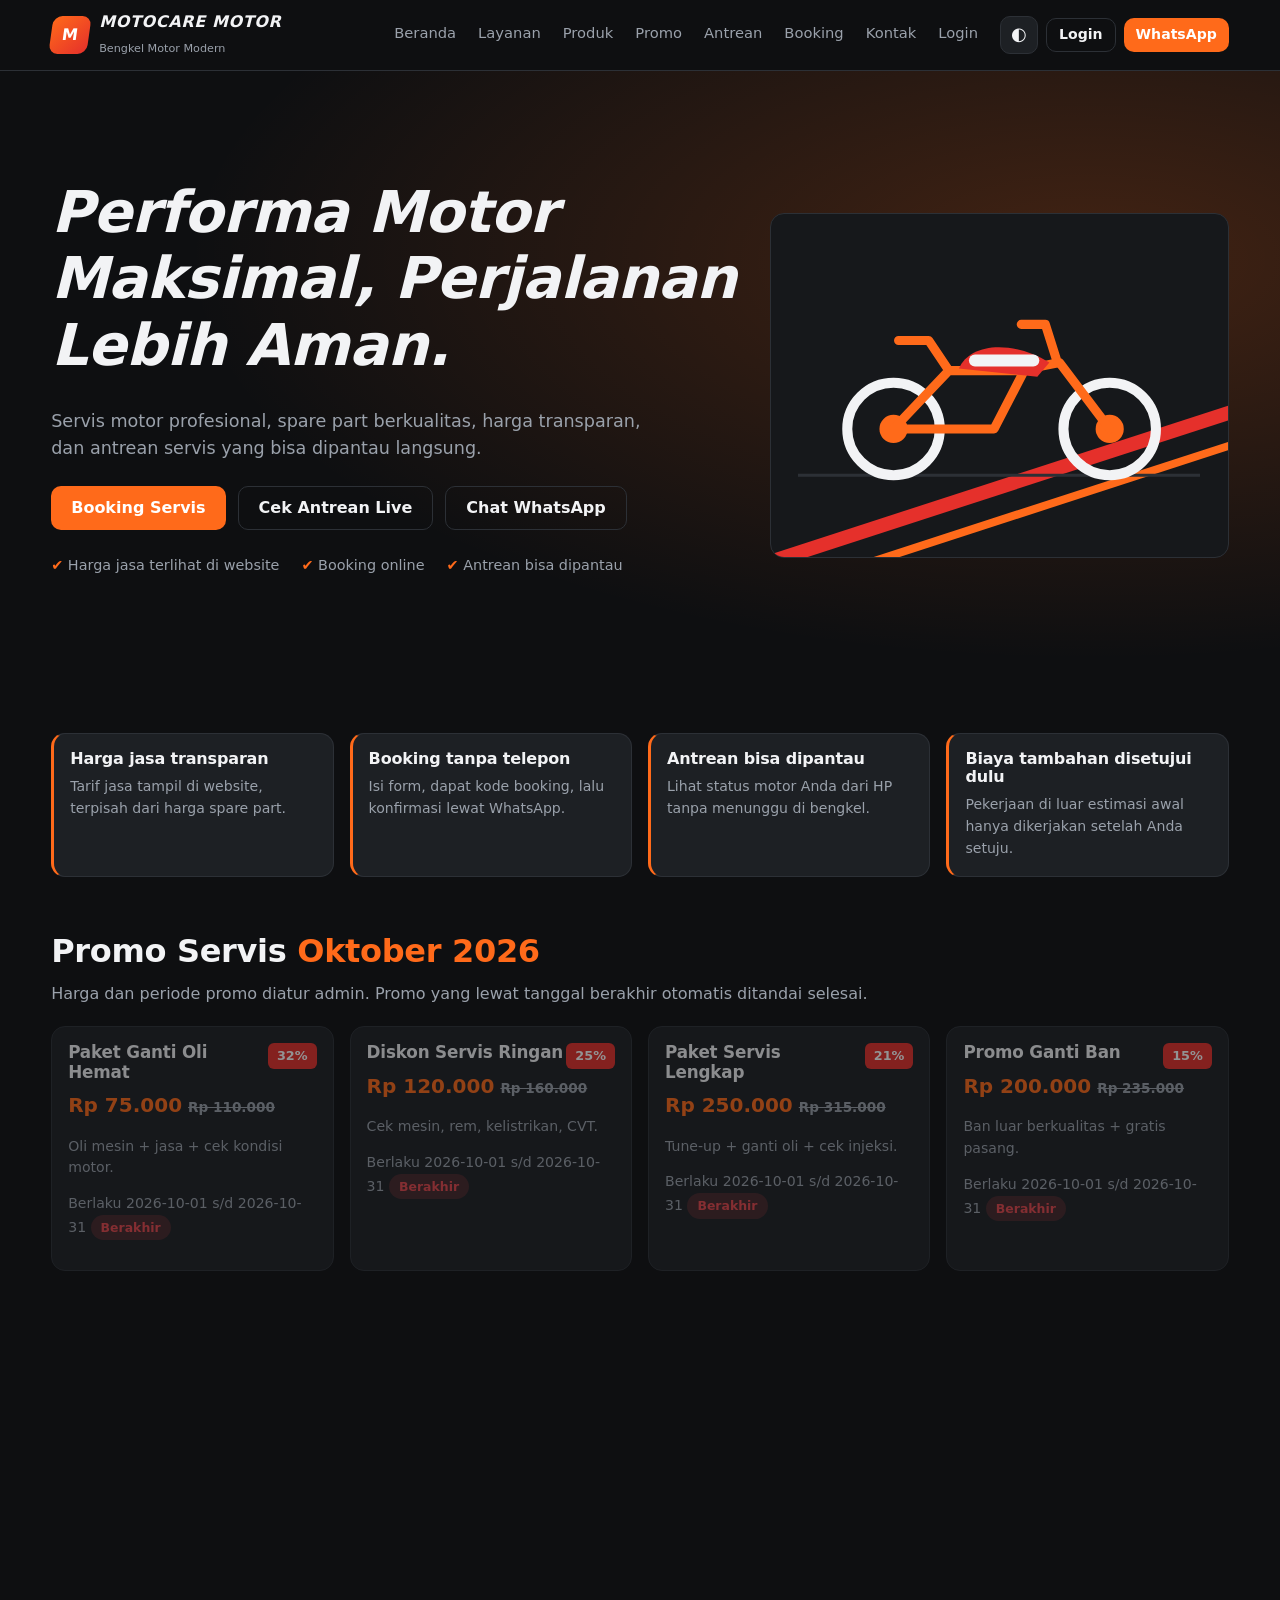
==== commit 2a9fc31b: "Add files via upload" ====
--- a/index.html
+++ b/index.html
@@ -10,7 +10,7 @@
 <title>MOTOCARE MOTOR — Bengkel Motor Modern</title>
 <meta name="description" content="Servis motor profesional, spare part berkualitas, harga transparan, antrean servis live.">
 <link rel="stylesheet" href="style.css">
-</head>
+<script>/*sp-reload*/try{var n=performance.getEntriesByType("navigation")[0];if(n&&n.type==="reload")document.documentElement.classList.add("sp")}catch(e){}</script></head>
 <body>
 <div id="splash" role="presentation"><div class="mark big">M</div><b>MOTOCARE MOTOR</b><span>Memuat…</span><div class="sp-bar"><i></i></div></div>
 <header class="top">
--- a/style.css
+++ b/style.css
@@ -76,7 +76,7 @@
 .apptabs{display:flex;gap:8px;margin-bottom:16px;overflow-x:auto}
 #receipt{display:none}
 @media(max-width:860px){.kgrid{grid-template-columns:1fr}.line{grid-template-columns:1fr 60px 90px 36px}}
-@media print{body>*:not(#receipt){display:none!important}#receipt{display:block;color:#000;background:#fff;font:12px monospace;width:76mm;padding:4mm}#receipt hr{border:0;border-top:1px dashed #000}.rc{display:flex;justify-content:space-between}}
+@media print{body>*:not(#receipt):not(#printArea){display:none!important}#printArea{display:block!important;color:#000;background:#fff;font:12px/1.4 Arial,sans-serif;padding:6mm}#printArea table{border-collapse:collapse;width:100%}#printArea th,#printArea td{border:1px solid #444;padding:4px 6px;text-align:left;color:#000;background:#fff}#printArea .fkc,#printArea .fkh,#printArea .fks{display:flex;justify-content:space-between;gap:12px;margin:8px 0}#receipt{display:block;color:#000;background:#fff;font:12px monospace;width:76mm;padding:4mm}#receipt hr{border:0;border-top:1px dashed #000}.rc{display:flex;justify-content:space-between}}
 
 .hero-art{aspect-ratio:4/3;height:auto;max-height:420px}.photo{position:absolute;inset:0;width:100%;height:100%;object-fit:cover;z-index:2}
 .why{padding-top:32px;padding-bottom:8px}.why .card{border-left:3px solid var(--acc)}.why h3{font-size:1rem}.why p{margin:0}
@@ -96,10 +96,10 @@
 }
 @media(max-width:520px){#waTop{display:none}.logo small{display:none}.top{gap:8px}}
 [hidden]{display:none!important}
-#splash{position:fixed;inset:0;z-index:100;background:var(--bg);display:grid;place-content:center;justify-items:center;gap:12px;animation:sp-out .35s 3s forwards}
+#splash{display:none;position:fixed;inset:0;z-index:100;background:var(--bg);place-content:center;justify-items:center;gap:12px;animation:sp-out .35s 1.1s forwards}.sp #splash{display:grid}
 #splash b{font-style:italic;letter-spacing:.08em;font-size:1.3rem}#splash span{color:var(--mut);font-size:.85rem}
 .mark.big{width:64px;height:64px;font-size:2rem;border-radius:14px}
-.sp-bar{width:180px;height:4px;background:var(--line);border-radius:4px;overflow:hidden}.sp-bar i{display:block;height:100%;background:var(--acc);transform-origin:left;animation:sp-fill 3s linear forwards}
+.sp-bar{width:180px;height:4px;background:var(--line);border-radius:4px;overflow:hidden}.sp-bar i{display:block;height:100%;background:var(--acc);transform-origin:left;animation:sp-fill 1.1s linear forwards}
 @keyframes sp-fill{from{transform:scaleX(0)}to{transform:scaleX(1)}}@keyframes sp-out{to{opacity:0;visibility:hidden}}
 @media(prefers-reduced-motion:reduce){.sp-bar i{animation:none}}
 .pm{display:none}.lg{display:inline-flex}
@@ -115,3 +115,22 @@
 .ch{display:grid;grid-template-columns:repeat(7,minmax(0,1fr));gap:4px;overflow:hidden;align-items:end;min-height:170px}
 .bar7{display:flex;flex-direction:column;justify-content:flex-end;align-items:center;gap:4px}.bar7 i{display:block;width:70%;background:var(--acc);border-radius:4px 4px 0 0}.bar7 small{color:var(--mut)}
 .bar7 b{font-size:.72rem}.bar7 small{font-size:.7rem}
+
+#printArea{display:none}
+.tiles{display:grid;grid-template-columns:repeat(auto-fill,minmax(210px,1fr));gap:12px}
+.tile{display:grid;gap:4px;text-align:left;background:var(--card);border:1px solid var(--line);border-left:4px solid var(--acc);border-radius:var(--r);padding:14px;color:var(--tx);cursor:pointer;font:inherit}
+.tile:hover{border-color:var(--acc)}.tile .ti{font-size:1.6rem}.tile b{font-size:1.02rem}
+.tw{overflow-x:auto;border:1px solid var(--line);border-radius:var(--r);margin-bottom:12px}
+table{border-collapse:collapse;width:100%;font-size:.9rem}th,td{padding:9px 12px;text-align:left;border-bottom:1px solid var(--line);vertical-align:top}
+th{background:var(--bg2);color:var(--mut);font-size:.8rem;white-space:nowrap}td:last-child{white-space:nowrap}tfoot th,tfoot td{background:var(--bg2);font-weight:700}
+td.empty{text-align:center;color:var(--mut);padding:24px;border:0}.rep td.r{text-align:right;font-weight:700;white-space:nowrap}.rep tr.sum td{background:var(--bg2)}
+.btn.sm{min-height:34px;padding:0 12px;font-size:.88rem}
+.modal{position:fixed;inset:0;z-index:70;background:rgba(0,0,0,.6);display:flex;align-items:flex-start;justify-content:center;overflow-y:auto;padding:16px}
+.mbox{position:relative;background:var(--bg);border:1px solid var(--line);border-radius:var(--r);padding:18px;width:min(760px,100%);margin:auto}.mbox h3{margin-right:44px}.mx{position:absolute;top:10px;right:10px}
+.g2{display:grid;grid-template-columns:1fr 1fr;gap:10px;margin:10px 0}.chk{display:flex;align-items:center;gap:8px;margin:8px 0}.chk input{width:auto;min-height:0}
+.acts{display:flex;flex-wrap:wrap;gap:8px;margin-top:12px}
+.chart{width:100%;height:auto;display:block}.up{color:var(--ok)}.dn{color:var(--bad)}
+.fk{background:#fff;color:#111;border-radius:10px;padding:14px;font-size:.9rem}.fk table,.fk th,.fk td{color:#111;background:#fff}.fk th{background:#f0f0ee}.fk tfoot th,.fk tfoot td{background:#f6f6f4}.fk .tw{border-color:#ccc}
+.fkh,.fkc,.fks{display:flex;justify-content:space-between;gap:12px;margin:8px 0;flex-wrap:wrap}.fkr{text-align:right}.fks div{text-align:center;min-width:120px}
+.folder{background:var(--card);border:1px solid var(--line);border-radius:var(--r);padding:14px;text-align:left;color:var(--tx);cursor:pointer;font:inherit;display:grid;gap:4px}.folder:hover{border-color:var(--acc)}
+@media(max-width:520px){.g2{grid-template-columns:1fr}}
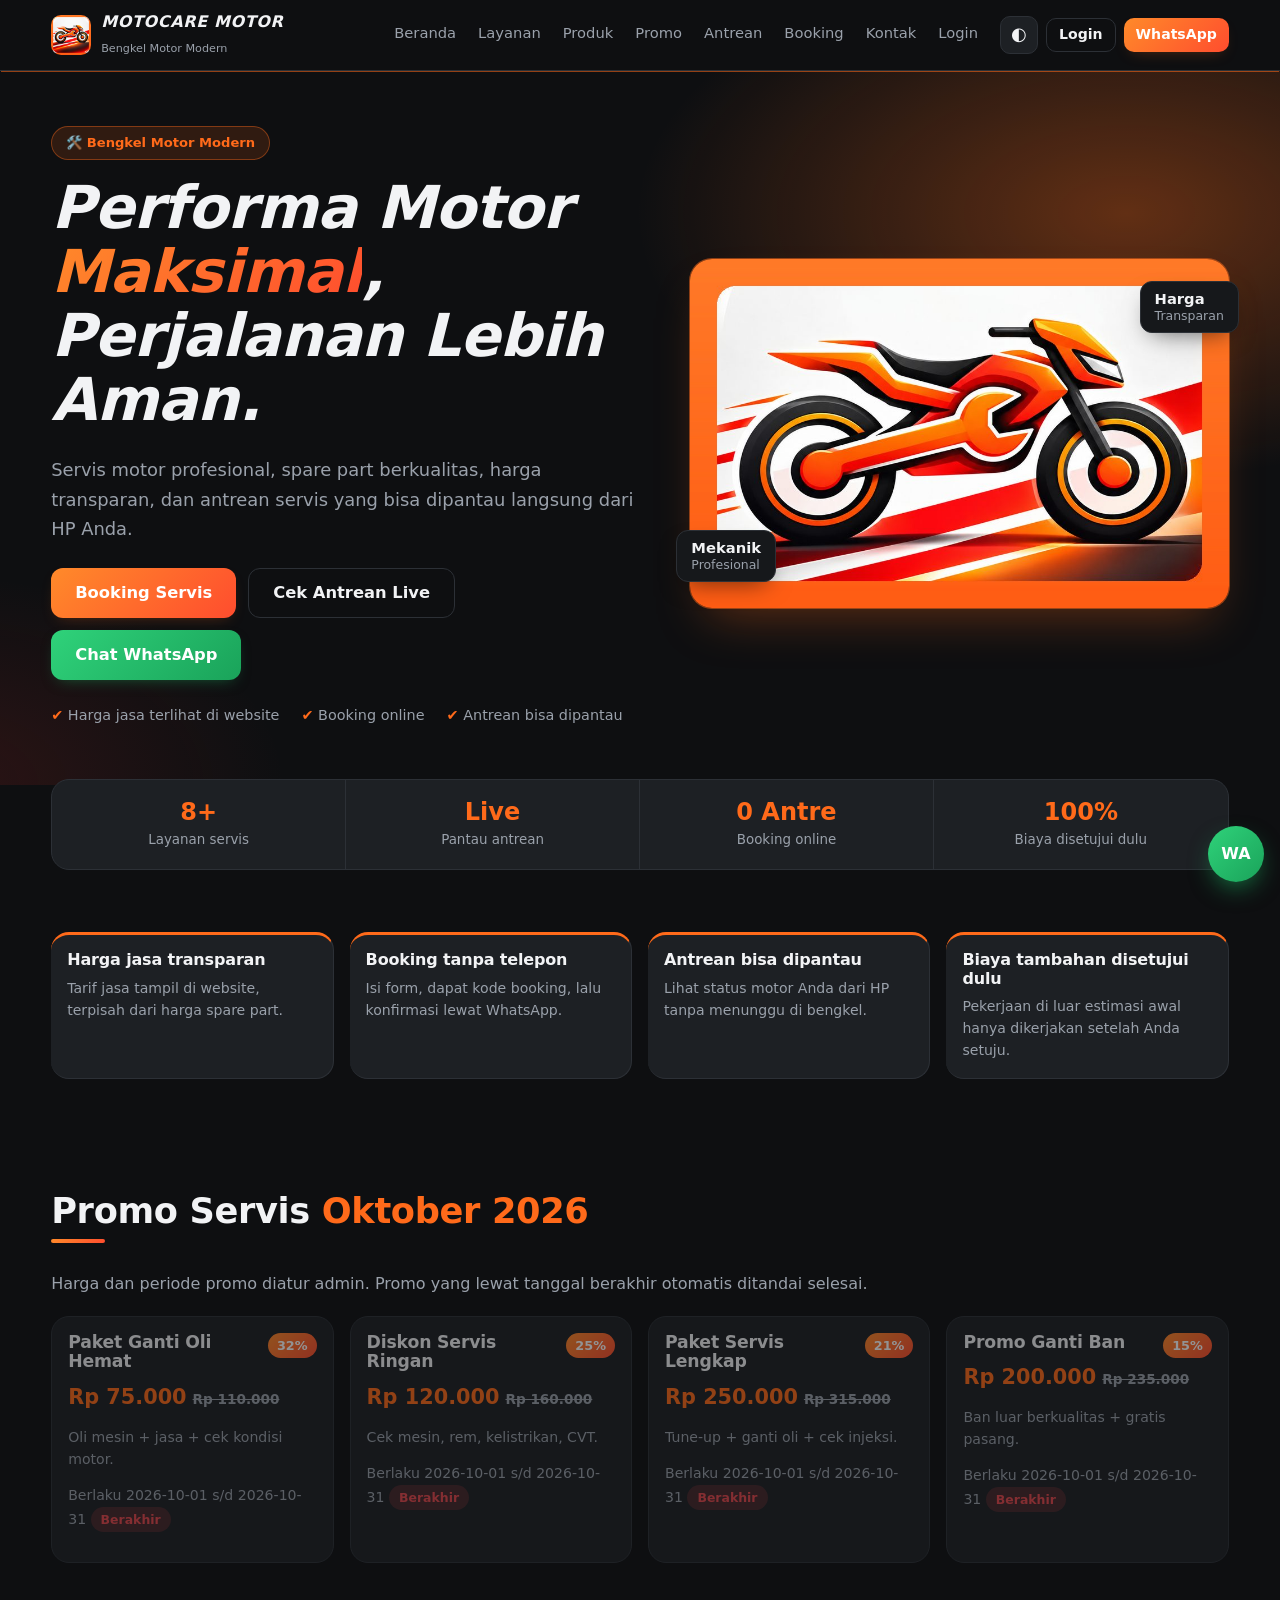
==== commit 9a736718: "Add files via upload" ====
--- a/index.html
+++ b/index.html
@@ -3,18 +3,23 @@
 <head>
 <meta charset="UTF-8">
 <meta name="viewport" content="width=device-width, initial-scale=1">
-<link rel="icon" href="data:image/svg+xml,%3Csvg xmlns='http://www.w3.org/2000/svg' viewBox='0 0 64 64'%3E%3Crect width='64' height='64' rx='14' fill='%230e0f11'/%3E%3Cpath d='M12 48 28 14h9L26 48zm18 0 11-24h8L38 48z' fill='%23ff6a1a'/%3E%3C/svg%3E">
-<meta name="theme-color" content="#0e0f11">
-<meta property="og:type" content="website"><meta property="og:title" content="MOTOCARE MOTOR — Bengkel Motor Modern"><meta property="og:description" content="Servis motor profesional, spare part berkualitas, harga transparan, antrean servis live.">
-<meta name="twitter:card" content="summary">
-<title>MOTOCARE MOTOR — Bengkel Motor Modern</title>
-<meta name="description" content="Servis motor profesional, spare part berkualitas, harga transparan, antrean servis live.">
+<link rel="icon" type="image/png" href="favicon.png"><link rel="apple-touch-icon" href="apple-touch-icon.png">
+<meta name="theme-color" content="#ff6a1a">
+<title>MOTOCARE MOTOR — Servis Motor Cepat, Harga Jelas, Mekanik Profesional</title>
+<meta name="description" content="Servis rutin, tune up, ganti oli &amp; spare part berkualitas. Harga jasa transparan, booking online tanpa antre, antrean bisa dipantau dari HP. Booking sekarang!">
+<link rel="canonical" href="https://benyoriki.github.io/Bengkel/">
+<meta property="og:type" content="website"><meta property="og:site_name" content="MOTOCARE MOTOR"><meta property="og:locale" content="id_ID">
+<meta property="og:url" content="https://benyoriki.github.io/Bengkel/">
+<meta property="og:title" content="🏍️ MOTOCARE MOTOR — Servis Cepat, Harga Jelas, Mekanik Profesional">
+<meta property="og:description" content="✅ Harga jasa transparan  ✅ Booking online tanpa antre  ✅ Pantau antrean live dari HP. Servis rutin, tune up, ganti oli &amp; spare part. Booking sekarang!">
+<meta property="og:image" content="https://benyoriki.github.io/Bengkel/preview.jpg"><meta property="og:image:type" content="image/jpeg"><meta property="og:image:width" content="1200"><meta property="og:image:height" content="675"><meta property="og:image:alt" content="MOTOCARE MOTOR — Solusi Motor Anda: servis cepat, harga jelas, mekanik profesional">
+<meta name="twitter:card" content="summary_large_image"><meta name="twitter:title" content="MOTOCARE MOTOR — Servis Cepat, Harga Jelas, Mekanik Profesional"><meta name="twitter:description" content="Booking online tanpa antre, harga jasa transparan, antrean bisa dipantau dari HP."><meta name="twitter:image" content="https://benyoriki.github.io/Bengkel/preview.jpg">
 <link rel="stylesheet" href="style.css">
 <script>/*sp-reload*/try{var n=performance.getEntriesByType("navigation")[0];if(n&&n.type==="reload")document.documentElement.classList.add("sp")}catch(e){}</script></head>
 <body>
-<div id="splash" role="presentation"><div class="mark big">M</div><b>MOTOCARE MOTOR</b><span>Memuat…</span><div class="sp-bar"><i></i></div></div>
+<div id="splash" role="presentation"><img class="mark big" src="logo-sm.png" alt="" width="64" height="64"><b>MOTOCARE MOTOR</b><span>Memuat…</span><div class="sp-bar"><i></i></div></div>
 <header class="top">
-  <a class="logo" href="#beranda"><span class="mark">M</span><span><b data-s="name">MOTOCARE MOTOR</b><small>Bengkel Motor Modern</small></span></a>
+  <a class="logo" href="#beranda"><img class="mark" src="logo-sm.png" alt="" width="40" height="40"><span><b data-s="name">MOTOCARE MOTOR</b><small>Bengkel Motor Modern</small></span></a>
   <nav id="nav">
     <a href="#beranda">Beranda</a><a href="#layanan">Layanan</a><a href="#produk">Produk</a><a href="#promo">Promo</a><a href="#antrean">Antrean</a><a href="#booking">Booking</a><a href="#kontak">Kontak</a><a href="login.html">Login</a>
   </nav>
@@ -27,17 +32,19 @@
 <main>
 <section id="beranda" class="hero">
   <div class="hero-txt">
-    <h1>Performa Motor Maksimal, Perjalanan Lebih Aman.</h1>
-    <p>Servis motor profesional, spare part berkualitas, harga transparan, dan antrean servis yang bisa dipantau langsung.</p>
+    <span class="kick">🛠️ Bengkel Motor Modern</span>
+    <h1>Performa Motor <em>Maksimal</em>, Perjalanan Lebih Aman.</h1>
+    <p>Servis motor profesional, spare part berkualitas, harga transparan, dan antrean servis yang bisa dipantau langsung dari HP Anda.</p>
     <div class="cta">
-      <a class="btn" href="#booking">Booking Servis</a>
-      <a class="btn ghost" href="#antrean">Cek Antrean Live</a>
-      <a id="waHero" class="btn ghost" target="_blank" rel="noopener">Chat WhatsApp</a>
+      <a class="btn big" href="#booking">Booking Servis</a>
+      <a class="btn ghost big" href="#antrean">Cek Antrean Live</a>
+      <a id="waHero" class="btn wa big" target="_blank" rel="noopener">Chat WhatsApp</a>
     </div>
     <ul class="trust"><li>Harga jasa terlihat di website</li><li>Booking online</li><li>Antrean bisa dipantau</li></ul>
   </div>
-  <div class="hero-art"><img class="photo" src="hero.webp" width="800" height="600" alt="Mekanik sedang mengerjakan motor di bengkel" fetchpriority="high" decoding="async" onerror="this.remove()"><svg viewBox="0 0 400 250" class="bike" aria-hidden="true"><path d="M0 214h400" stroke="#2c3036" stroke-width="3"/><circle cx="95" cy="168" r="46" fill="none" stroke="currentColor" stroke-width="10"/><circle cx="95" cy="168" r="14" fill="#ff6a1a"/><circle cx="310" cy="168" r="46" fill="none" stroke="currentColor" stroke-width="10"/><circle cx="310" cy="168" r="14" fill="#ff6a1a"/><path d="M95 168 150 110h70l40-8 50 66M150 110l-20-30h-30M225 110l-30 58h-100M258 102l-12-38h-24" fill="none" stroke="#ff6a1a" stroke-width="9" stroke-linecap="round" stroke-linejoin="round"/><path d="M160 108c10-24 50-30 90-6l-12 14z" fill="#e5302b"/><rect x="170" y="94" width="70" height="12" rx="6" fill="currentColor"/></svg><div class="stripe"></div><div class="stripe s2"></div></div>
+  <div class="hero-art"><img src="hero.jpg" width="960" height="622" alt="MOTOCARE MOTOR — servis motor cepat dan profesional" fetchpriority="high" decoding="async"><div class="badge-f b1"><b>Mekanik</b>Profesional</div><div class="badge-f b2"><b>Harga</b>Transparan</div></div>
 </section>
+<section class="statband"><div><b>8+</b><span>Layanan servis</span></div><div><b>Live</b><span>Pantau antrean</span></div><div><b>0 Antre</b><span>Booking online</span></div><div><b>100%</b><span>Biaya disetujui dulu</span></div></section>
 
 <section class="sec why"><div class="grid4">
 <div class="card"><h3>Harga jasa transparan</h3><p class="muted">Tarif jasa tampil di website, terpisah dari harga spare part.</p></div>
@@ -70,6 +77,7 @@
 </section>
 
 <section class="sec"><h2>Cara Kerja Booking</h2><ol class="steps"><li><b>Booking</b><span>Isi form di bawah atau datang langsung.</span></li><li><b>Konfirmasi</b><span>Admin menghubungi Anda lewat WhatsApp.</span></li><li><b>Pemeriksaan</b><span>Motor diperiksa dan estimasi biaya disampaikan.</span></li><li><b>Pantau &amp; bayar</b><span>Lihat status di antrean, bayar di kasir.</span></li></ol></section>
+<section class="cta-band"><div><h2>Motor bermasalah? Jangan tunggu rusak parah.</h2><p>Booking sekarang, datang sesuai jadwal, tanpa antre lama.</p></div><a class="btn big" href="#booking">Booking Sekarang</a></section>
 <section id="booking" class="sec two">
   <div>
     <h2>Booking Servis</h2>
@@ -105,6 +113,7 @@
 
 <footer><p>© <span data-s="name"></span> · Website & Sistem Developer by benyoriki.com</p></footer>
 
+<a id="waFloat" class="wafab" target="_blank" rel="noopener" aria-label="Chat WhatsApp">WA</a>
 <div id="toast" role="status" aria-live="polite"></div>
 <script src="core.js"></script>
 <script src="script.js"></script>
--- a/style.css
+++ b/style.css
@@ -134,3 +134,68 @@
 .fkh,.fkc,.fks{display:flex;justify-content:space-between;gap:12px;margin:8px 0;flex-wrap:wrap}.fkr{text-align:right}.fks div{text-align:center;min-width:120px}
 .folder{background:var(--card);border:1px solid var(--line);border-radius:var(--r);padding:14px;text-align:left;color:var(--tx);cursor:pointer;font:inherit;display:grid;gap:4px}.folder:hover{border-color:var(--acc)}
 @media(max-width:520px){.g2{grid-template-columns:1fr}}
+
+/* ===== Tampilan modern (ringan: tanpa web font, tanpa library, aman untuk Windows 7) ===== */
+:root{--glow:rgba(255,106,26,.35);--grad:linear-gradient(135deg,#ff8a2a,#ff4d2e)}
+[data-theme=light]{--glow:rgba(255,106,26,.28)}
+body{background:var(--bg)}
+.top{border-bottom:0;box-shadow:0 1px 0 var(--line),0 3px 0 -1px rgba(255,106,26,.55)}
+img.mark{width:40px;height:40px;border-radius:10px;background:none;transform:none;object-fit:cover;display:block}
+img.mark.big{width:72px;height:72px;border-radius:16px}
+.logo b{font-size:1rem}
+.btn{background:var(--grad);box-shadow:0 6px 16px -8px var(--glow);transition:transform .15s,box-shadow .15s}
+.btn:hover{transform:translateY(-1px);filter:none;box-shadow:0 10px 22px -8px var(--glow)}
+.btn.ghost{background:transparent;box-shadow:none}.btn.ghost:hover{background:rgba(255,106,26,.08)}
+.btn.big{min-height:50px;padding:0 24px;font-size:1.02rem;border-radius:12px}
+.btn.wa{background:linear-gradient(135deg,#2fd27a,#1aa35a);box-shadow:0 6px 16px -8px rgba(26,163,90,.6)}
+.btn.red,.btn.green{background:var(--acc2)}.btn.green{background:var(--ok)}
+.apptabs .on,.chip.on{background:var(--grad)}
+
+.hero{grid-template-columns:1.05fr .95fr;gap:44px;padding:56px var(--pad) 44px;min-height:0;
+ background:radial-gradient(700px 380px at 88% 20%,var(--glow),transparent 70%),radial-gradient(500px 300px at -5% 100%,rgba(229,48,43,.14),transparent 70%),var(--bg)}
+.kick{display:inline-block;padding:6px 14px;border-radius:999px;background:rgba(255,106,26,.14);border:1px solid rgba(255,106,26,.4);color:var(--acc);font-weight:700;font-size:.82rem;margin-bottom:16px}
+h1{font-size:clamp(2.1rem,5.2vw,3.7rem);line-height:1.08;margin-bottom:.4em}
+h1 em{font-style:italic;background:var(--grad);-webkit-background-clip:text;background-clip:text;color:transparent;-webkit-text-fill-color:transparent}
+.hero p{font-size:1.12rem;line-height:1.65}
+.trust li:before{content:"✔ ";color:var(--acc)}
+.hero-art{position:relative;aspect-ratio:auto;height:auto;max-height:none;border:0;background:none;overflow:visible;display:block}
+.hero-art img{display:block;width:100%;height:auto;border-radius:22px;box-shadow:0 24px 50px -18px var(--glow),0 0 0 1px rgba(255,106,26,.5)}
+.badge-f{position:absolute;padding:8px 14px;border-radius:12px;background:var(--bg2);border:1px solid var(--line);box-shadow:0 10px 24px -10px rgba(0,0,0,.6);font-size:.78rem;line-height:1.25;color:var(--mut)}
+.badge-f b{display:block;color:var(--tx);font-size:.92rem}
+.badge-f.b1{left:-14px;bottom:26px}.badge-f.b2{right:-10px;top:22px}
+.statband{display:grid;grid-template-columns:repeat(4,1fr);margin:0 var(--pad);background:var(--card);border:1px solid var(--line);border-radius:18px;overflow:hidden;position:relative;top:-6px}
+.statband div{padding:18px 12px;text-align:center;border-right:1px solid var(--line)}.statband div:last-child{border:0}
+.statband b{display:block;font-size:1.5rem;font-weight:800;color:var(--acc);line-height:1.2}.statband span{color:var(--mut);font-size:.84rem}
+
+.sec{padding:56px var(--pad)}
+.sec>h2{position:relative;padding-bottom:12px;margin-bottom:.9em}
+.sec>h2:after{content:"";position:absolute;left:0;bottom:0;width:54px;height:4px;border-radius:4px;background:var(--grad)}
+h2{font-size:clamp(1.5rem,3.2vw,2.2rem)}
+.card,.item,.q,.steps li{border-radius:18px;transition:transform .18s,border-color .18s,box-shadow .18s}
+.item:hover,.why .card:hover,.steps li:hover{transform:translateY(-4px);border-color:rgba(255,106,26,.6);box-shadow:0 16px 30px -18px var(--glow)}
+.item .ico{margin-bottom:10px}
+.ico-img{display:block;width:56px;height:56px;border-radius:14px;box-shadow:0 8px 18px -10px var(--glow)}
+.item h3{font-size:1.08rem}
+.price{font-size:1.3rem}
+.disc{background:var(--grad);border-radius:999px}
+.why .card{border-left:0;border-top:3px solid var(--acc)}
+.steps li:before{background:var(--grad);box-shadow:0 6px 14px -6px var(--glow)}
+.cta-band{display:flex;align-items:center;justify-content:space-between;gap:20px;flex-wrap:wrap;margin:24px var(--pad);padding:30px clamp(20px,4vw,44px);border-radius:24px;background:linear-gradient(120deg,#ff7a1f,#e5302b);color:#fff;box-shadow:0 24px 50px -24px var(--glow)}
+.cta-band h2{color:#fff;margin:0 0 6px;font-size:clamp(1.3rem,3vw,1.9rem)}.cta-band p{margin:0;color:rgba(255,255,255,.9)}
+.cta-band .btn{background:#fff;color:#d63a14;box-shadow:0 10px 24px -10px rgba(0,0,0,.5)}
+.wafab{position:fixed;right:16px;bottom:18px;z-index:40;width:56px;height:56px;border-radius:50%;display:grid;place-items:center;background:linear-gradient(135deg,#2fd27a,#1aa35a);color:#fff;font-weight:800;font-size:1rem;box-shadow:0 10px 24px -6px rgba(26,163,90,.7)}
+.wafab:hover{transform:translateY(-2px)}
+footer{background:var(--bg2);border-top:1px solid var(--line)}
+input:focus,select:focus,textarea:focus{outline:2px solid rgba(255,106,26,.6);border-color:var(--acc)}
+
+@media(max-width:860px){
+ .hero{grid-template-columns:1fr;gap:26px;padding:28px 16px 30px}
+ .hero-art{width:100%;height:auto}.hero-art img{border-radius:18px}
+ .badge-f.b1{left:8px;bottom:12px}.badge-f.b2{right:8px;top:12px}
+ .statband{grid-template-columns:1fr 1fr;margin:0 16px}.statband div:nth-child(2){border-right:0}.statband div:nth-child(-n+2){border-bottom:1px solid var(--line)}
+ .sec{padding:36px 16px}.cta-band{margin:16px}
+ h1{font-size:2.05rem}.hero p{font-size:1.02rem}
+ .cta .btn{flex:1 1 100%}
+ .wafab{right:12px;bottom:14px;width:52px;height:52px}
+}
+@media(prefers-reduced-motion:reduce){.btn,.item,.card,.steps li{transition:none}}
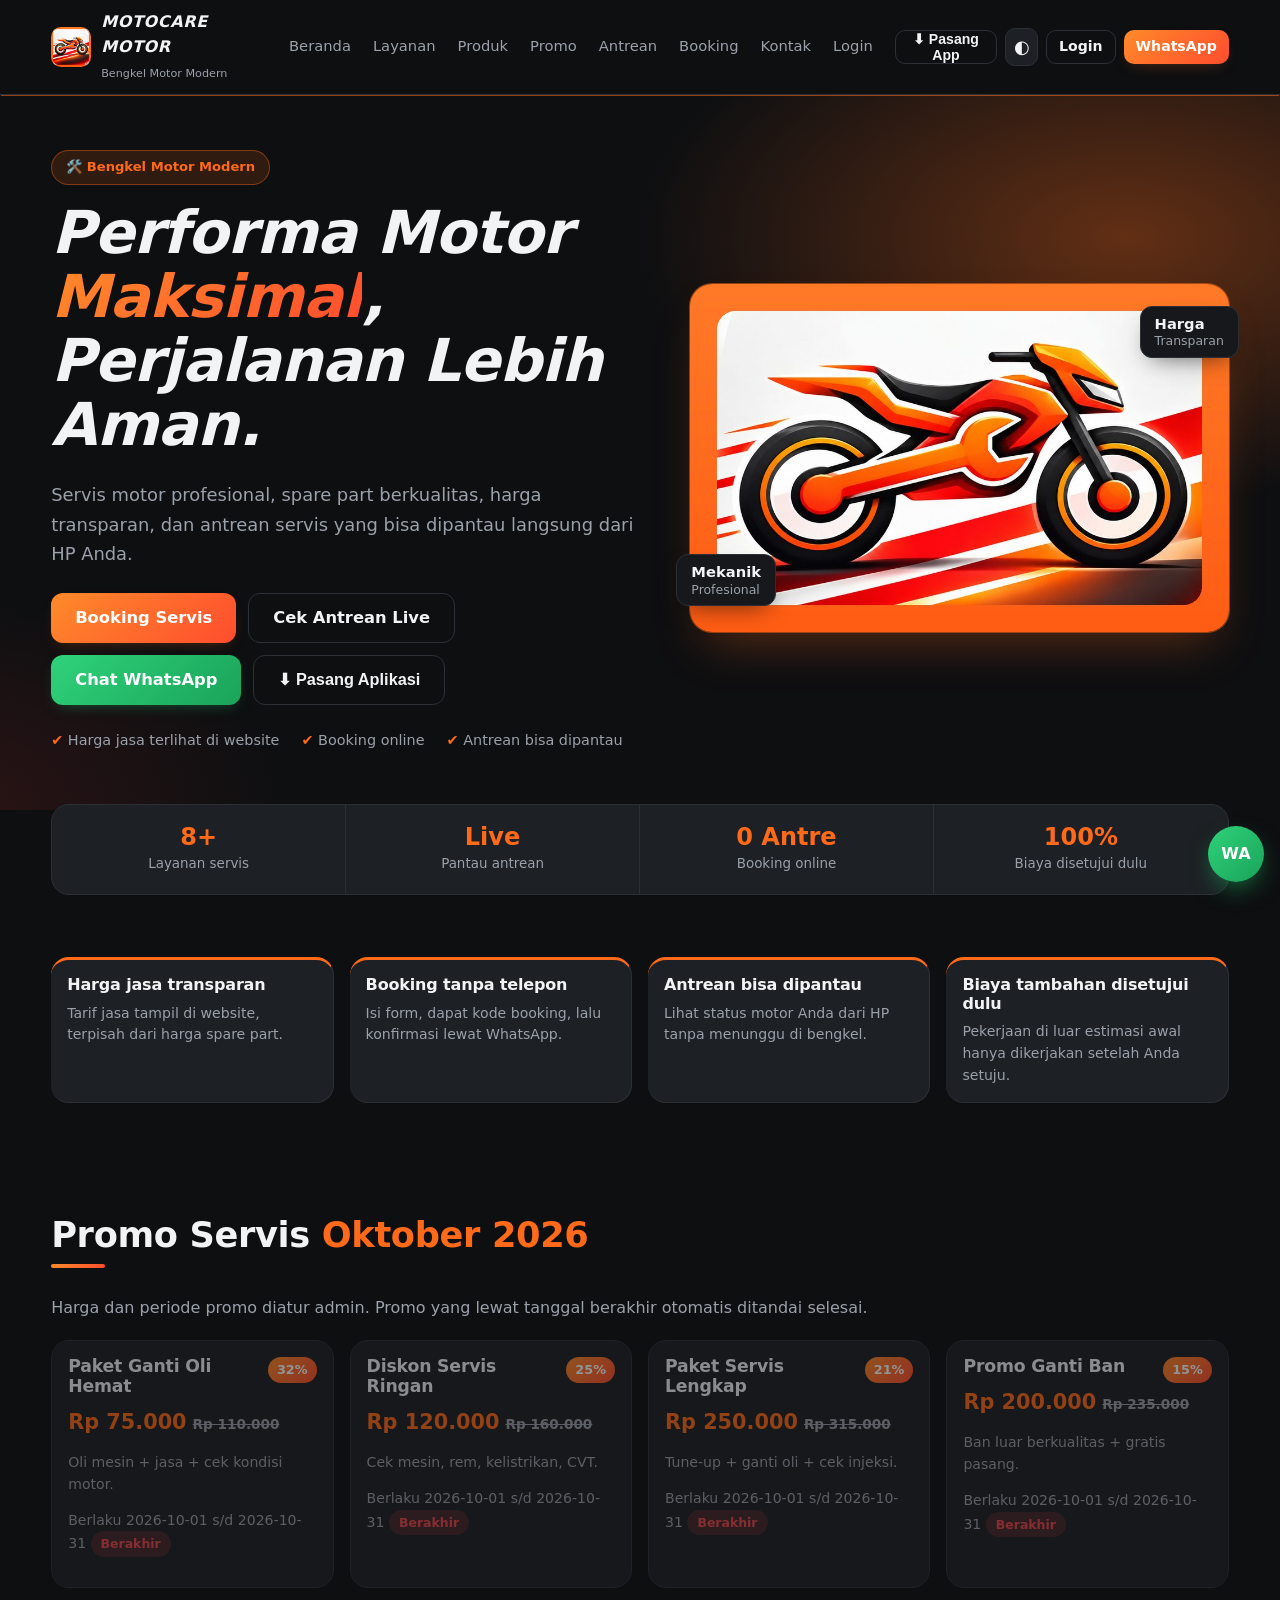
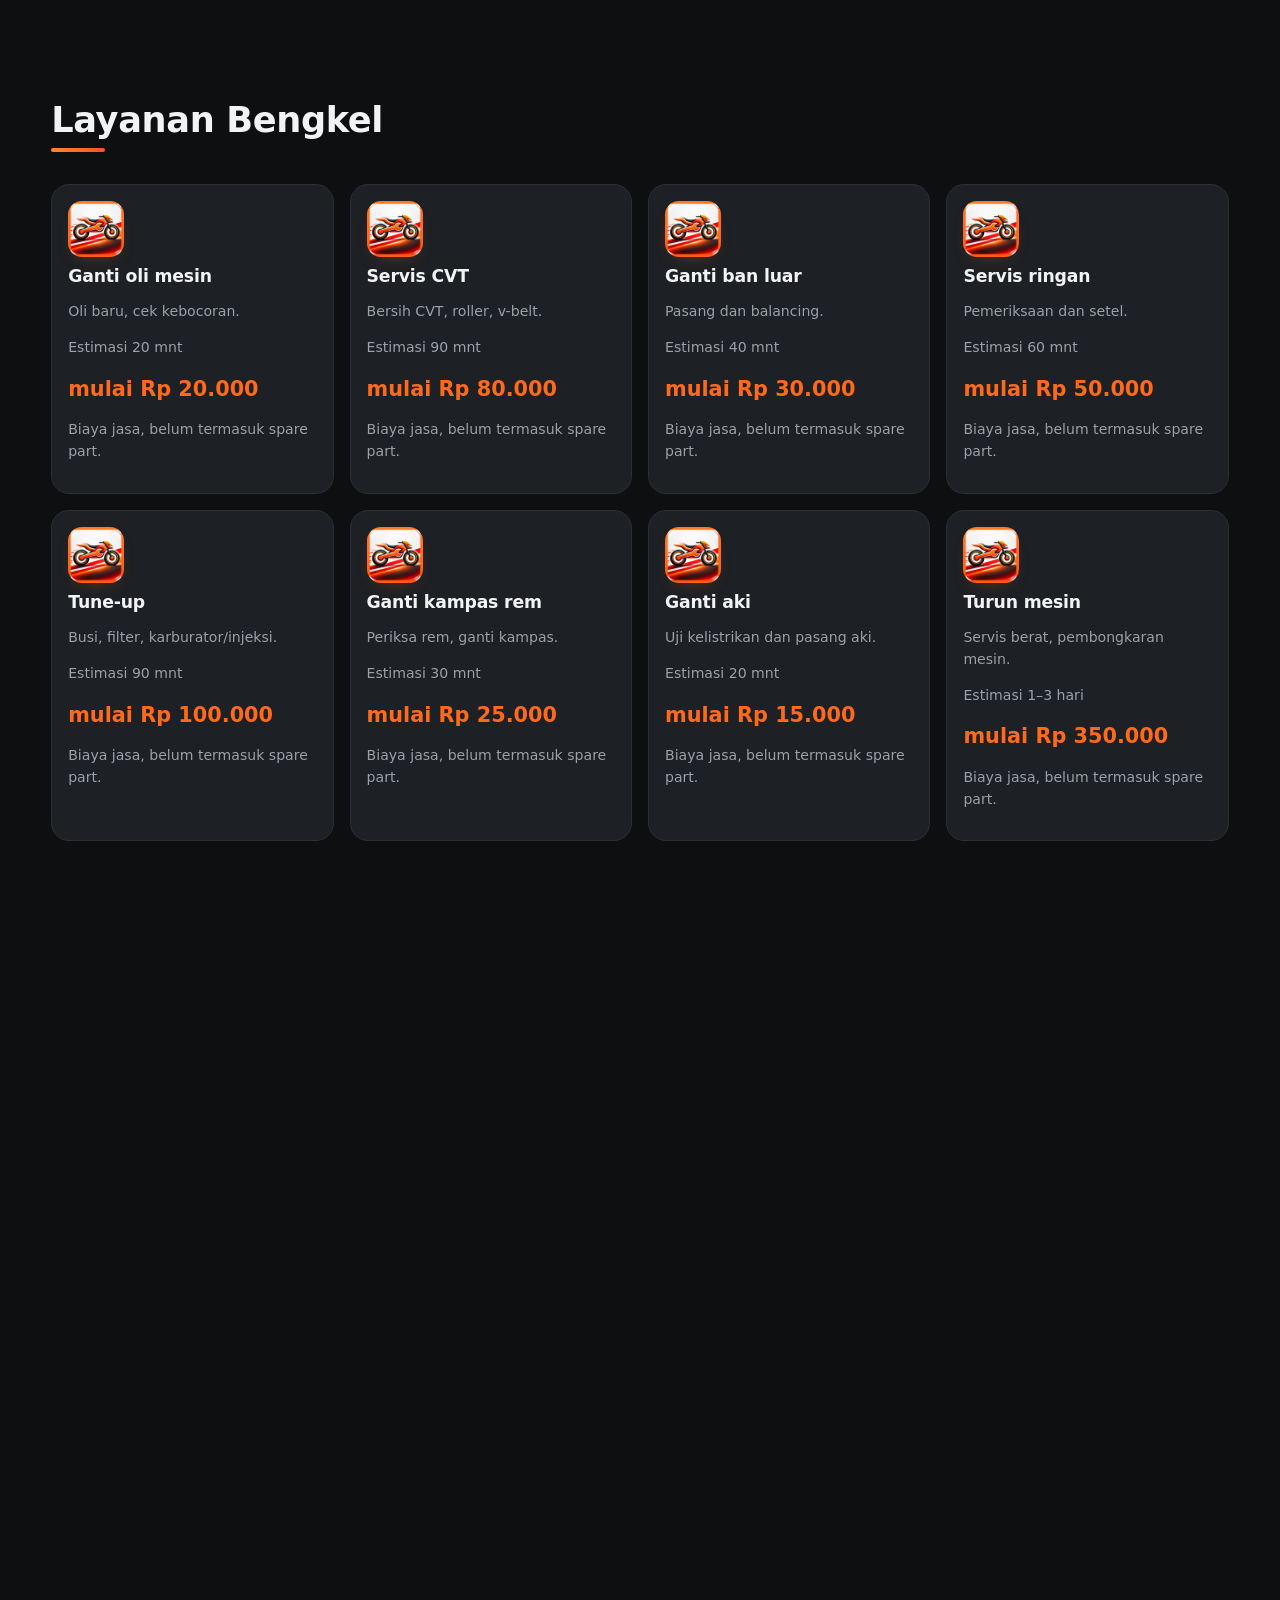
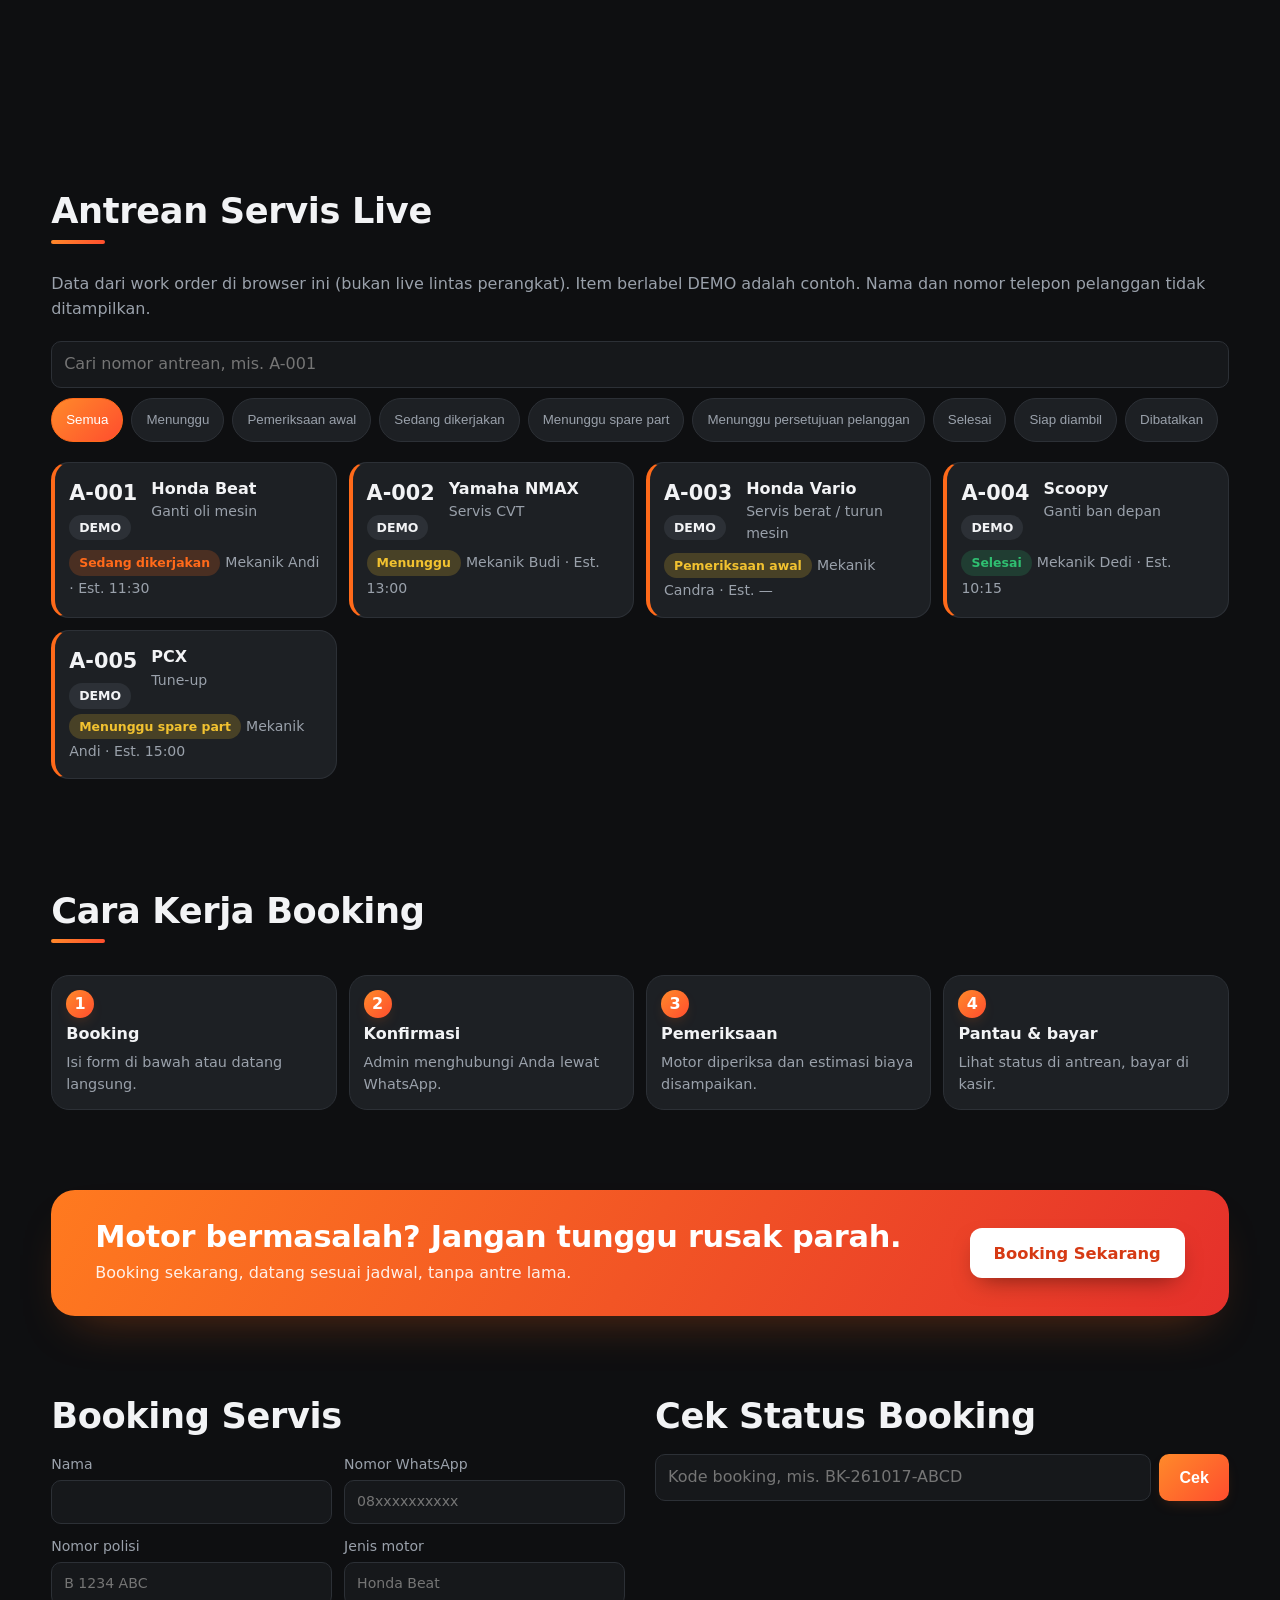
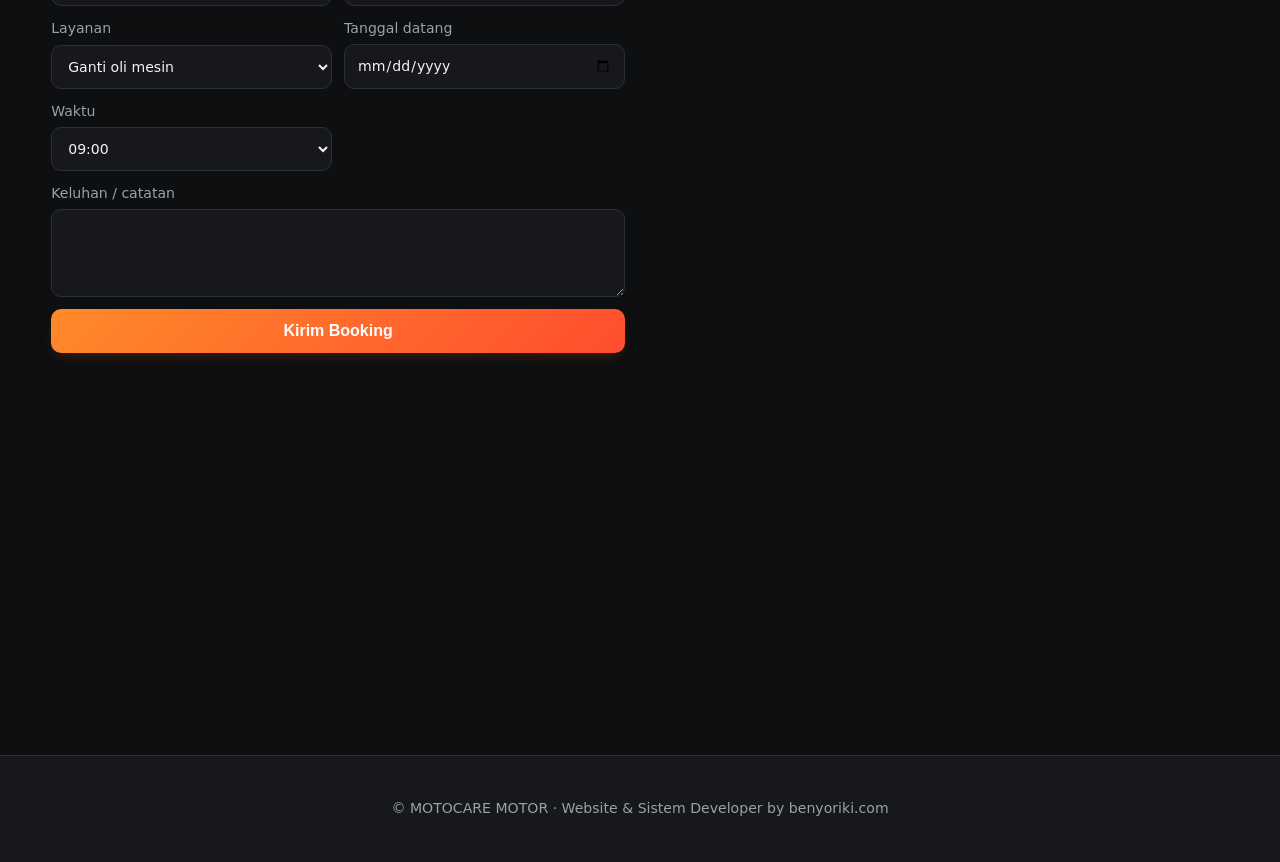
==== commit 66918f8a: "Add files via upload" ====
--- a/index.html
+++ b/index.html
@@ -15,16 +15,16 @@
 <meta property="og:image" content="https://benyoriki.github.io/Bengkel/preview.jpg"><meta property="og:image:type" content="image/jpeg"><meta property="og:image:width" content="1200"><meta property="og:image:height" content="675"><meta property="og:image:alt" content="MOTOCARE MOTOR — Solusi Motor Anda: servis cepat, harga jelas, mekanik profesional">
 <meta name="twitter:card" content="summary_large_image"><meta name="twitter:title" content="MOTOCARE MOTOR — Servis Cepat, Harga Jelas, Mekanik Profesional"><meta name="twitter:description" content="Booking online tanpa antre, harga jasa transparan, antrean bisa dipantau dari HP."><meta name="twitter:image" content="https://benyoriki.github.io/Bengkel/preview.jpg">
 <link rel="stylesheet" href="style.css">
-<script>/*sp-reload*/try{var n=performance.getEntriesByType("navigation")[0];if(n&&n.type==="reload")document.documentElement.classList.add("sp")}catch(e){}</script></head>
+<link rel="manifest" href="manifest.webmanifest"></head>
 <body>
-<div id="splash" role="presentation"><img class="mark big" src="logo-sm.png" alt="" width="64" height="64"><b>MOTOCARE MOTOR</b><span>Memuat…</span><div class="sp-bar"><i></i></div></div>
+<div id="splash" role="presentation"><div class="sp-in"><div class="sp-logo"><img src="logo.png" alt="" width="112" height="112"></div><b>MOTOCARE MOTOR</b><em>Servis Cepat · Harga Jelas · Mekanik Profesional</em><div class="sp-bar"><i></i></div><span>Memuat…</span></div><p class="sp-dev">Sistem &amp; Website Developer <a href="https://benyoriki.com" target="_blank" rel="noopener">benyoriki.com</a></p></div>
 <header class="top">
   <a class="logo" href="#beranda"><img class="mark" src="logo-sm.png" alt="" width="40" height="40"><span><b data-s="name">MOTOCARE MOTOR</b><small>Bengkel Motor Modern</small></span></a>
   <nav id="nav">
     <a href="#beranda">Beranda</a><a href="#layanan">Layanan</a><a href="#produk">Produk</a><a href="#promo">Promo</a><a href="#antrean">Antrean</a><a href="#booking">Booking</a><a href="#kontak">Kontak</a><a href="login.html">Login</a>
   </nav>
   <div class="tools">
-    <button id="themeBtn" class="icon" aria-label="Ganti tema">◐</button>
+    <button id="installBtn" class="btn ghost sm lg pwa" hidden>⬇ Pasang App</button><button id="themeBtn" class="icon" aria-label="Ganti tema">◐</button>
     <a class="btn ghost sm lg" href="login.html">Login</a><a id="waTop" class="btn sm" target="_blank" rel="noopener">WhatsApp</a><button id="menuBtn" class="icon burger" aria-label="Buka menu" aria-controls="nav" aria-expanded="false"><svg width="20" height="20" viewBox="0 0 24 24" fill="none" stroke="currentColor" stroke-width="2.4" stroke-linecap="round" aria-hidden="true"><path d="M4 7h16M4 12h16M4 17h16"/></svg></button>
   </div>
 </header>
@@ -39,6 +39,7 @@
       <a class="btn big" href="#booking">Booking Servis</a>
       <a class="btn ghost big" href="#antrean">Cek Antrean Live</a>
       <a id="waHero" class="btn wa big" target="_blank" rel="noopener">Chat WhatsApp</a>
+      <button class="btn ghost big pwa" hidden>⬇ Pasang Aplikasi</button>
     </div>
     <ul class="trust"><li>Harga jasa terlihat di website</li><li>Booking online</li><li>Antrean bisa dipantau</li></ul>
   </div>
@@ -114,8 +115,10 @@
 <footer><p>© <span data-s="name"></span> · Website & Sistem Developer by benyoriki.com</p></footer>
 
 <a id="waFloat" class="wafab" target="_blank" rel="noopener" aria-label="Chat WhatsApp">WA</a>
+<div id="pwaM" class="pwam" hidden><div class="card"><h3>Pasang aplikasi MOTOCARE</h3><p class="muted" id="pwaT"></p><button class="btn" id="pwaX">Mengerti</button></div></div>
 <div id="toast" role="status" aria-live="polite"></div>
 <script src="core.js"></script>
 <script src="script.js"></script>
+<script>if("serviceWorker"in navigator&&(location.protocol==="https:"||location.hostname==="localhost"))addEventListener("load",function(){navigator.serviceWorker.register("sw.js").catch(function(){})})</script>
 </body>
 </html>
--- a/style.css
+++ b/style.css
@@ -96,12 +96,6 @@
 }
 @media(max-width:520px){#waTop{display:none}.logo small{display:none}.top{gap:8px}}
 [hidden]{display:none!important}
-#splash{display:none;position:fixed;inset:0;z-index:100;background:var(--bg);place-content:center;justify-items:center;gap:12px;animation:sp-out .35s 1.1s forwards}.sp #splash{display:grid}
-#splash b{font-style:italic;letter-spacing:.08em;font-size:1.3rem}#splash span{color:var(--mut);font-size:.85rem}
-.mark.big{width:64px;height:64px;font-size:2rem;border-radius:14px}
-.sp-bar{width:180px;height:4px;background:var(--line);border-radius:4px;overflow:hidden}.sp-bar i{display:block;height:100%;background:var(--acc);transform-origin:left;animation:sp-fill 1.1s linear forwards}
-@keyframes sp-fill{from{transform:scaleX(0)}to{transform:scaleX(1)}}@keyframes sp-out{to{opacity:0;visibility:hidden}}
-@media(prefers-reduced-motion:reduce){.sp-bar i{animation:none}}
 .pm{display:none}.lg{display:inline-flex}
 @media(max-width:860px){.pm{display:flex}p.pm{display:block}#pCat{display:none}.lg{display:none}}
 .stats{display:grid;grid-template-columns:repeat(auto-fill,minmax(160px,1fr));gap:10px}.stats .tot{font-size:1.2rem}.stats .card{padding:12px}
@@ -199,3 +193,23 @@
  .wafab{right:12px;bottom:14px;width:52px;height:52px}
 }
 @media(prefers-reduced-motion:reduce){.btn,.item,.card,.steps li{transition:none}}
+
+/* Loading screen 3 detik */
+#splash{position:fixed;inset:0;z-index:100;display:flex;flex-direction:column;align-items:center;justify-content:center;padding:24px;text-align:center;
+ background:radial-gradient(520px 340px at 50% 36%,rgba(255,106,26,.30),transparent 70%),var(--bg);animation:sp-out .4s 3s forwards}
+.sp-in{display:grid;justify-items:center;gap:10px}
+.sp-logo{width:124px;height:124px;border-radius:30px;display:grid;place-items:center;background:var(--bg2);box-shadow:0 20px 50px -14px rgba(255,106,26,.7),0 0 0 1px rgba(255,106,26,.45);animation:sp-pop 1.6s ease-in-out infinite}
+.sp-logo img{display:block;width:112px;height:112px;border-radius:26px}
+#splash b{font-style:italic;letter-spacing:.08em;font-size:1.5rem;margin-top:10px}
+#splash em{font-style:normal;color:var(--mut);font-size:.88rem;max-width:30ch;line-height:1.4}
+.sp-bar{width:min(220px,60vw);height:5px;background:var(--line);border-radius:5px;overflow:hidden;margin-top:12px}
+.sp-bar i{display:block;height:100%;width:100%;background:linear-gradient(90deg,#ff8a2a,#ff4d2e);border-radius:5px;transform-origin:left;animation:sp-fill 3s linear forwards}
+#splash span{color:var(--mut);font-size:.8rem}
+.sp-dev{position:absolute;left:0;right:0;bottom:calc(22px + env(safe-area-inset-bottom));margin:0;color:var(--mut);font-size:.82rem}
+.sp-dev a{color:var(--acc);font-weight:700;text-decoration:underline;padding:6px 2px}
+@keyframes sp-fill{from{transform:scaleX(0)}to{transform:scaleX(1)}}
+@keyframes sp-out{to{opacity:0;visibility:hidden}}
+@keyframes sp-pop{0%,100%{transform:scale(1)}50%{transform:scale(1.05)}}
+@media(prefers-reduced-motion:reduce){.sp-logo{animation:none}}
+.pwam{position:fixed;inset:0;z-index:90;display:flex;align-items:center;justify-content:center;padding:16px;background:rgba(0,0,0,.65)}
+.pwam .card{max-width:380px;width:100%;display:grid;gap:10px}.pwam h3{margin:0}.pwam p{margin:0;font-size:.95rem}
